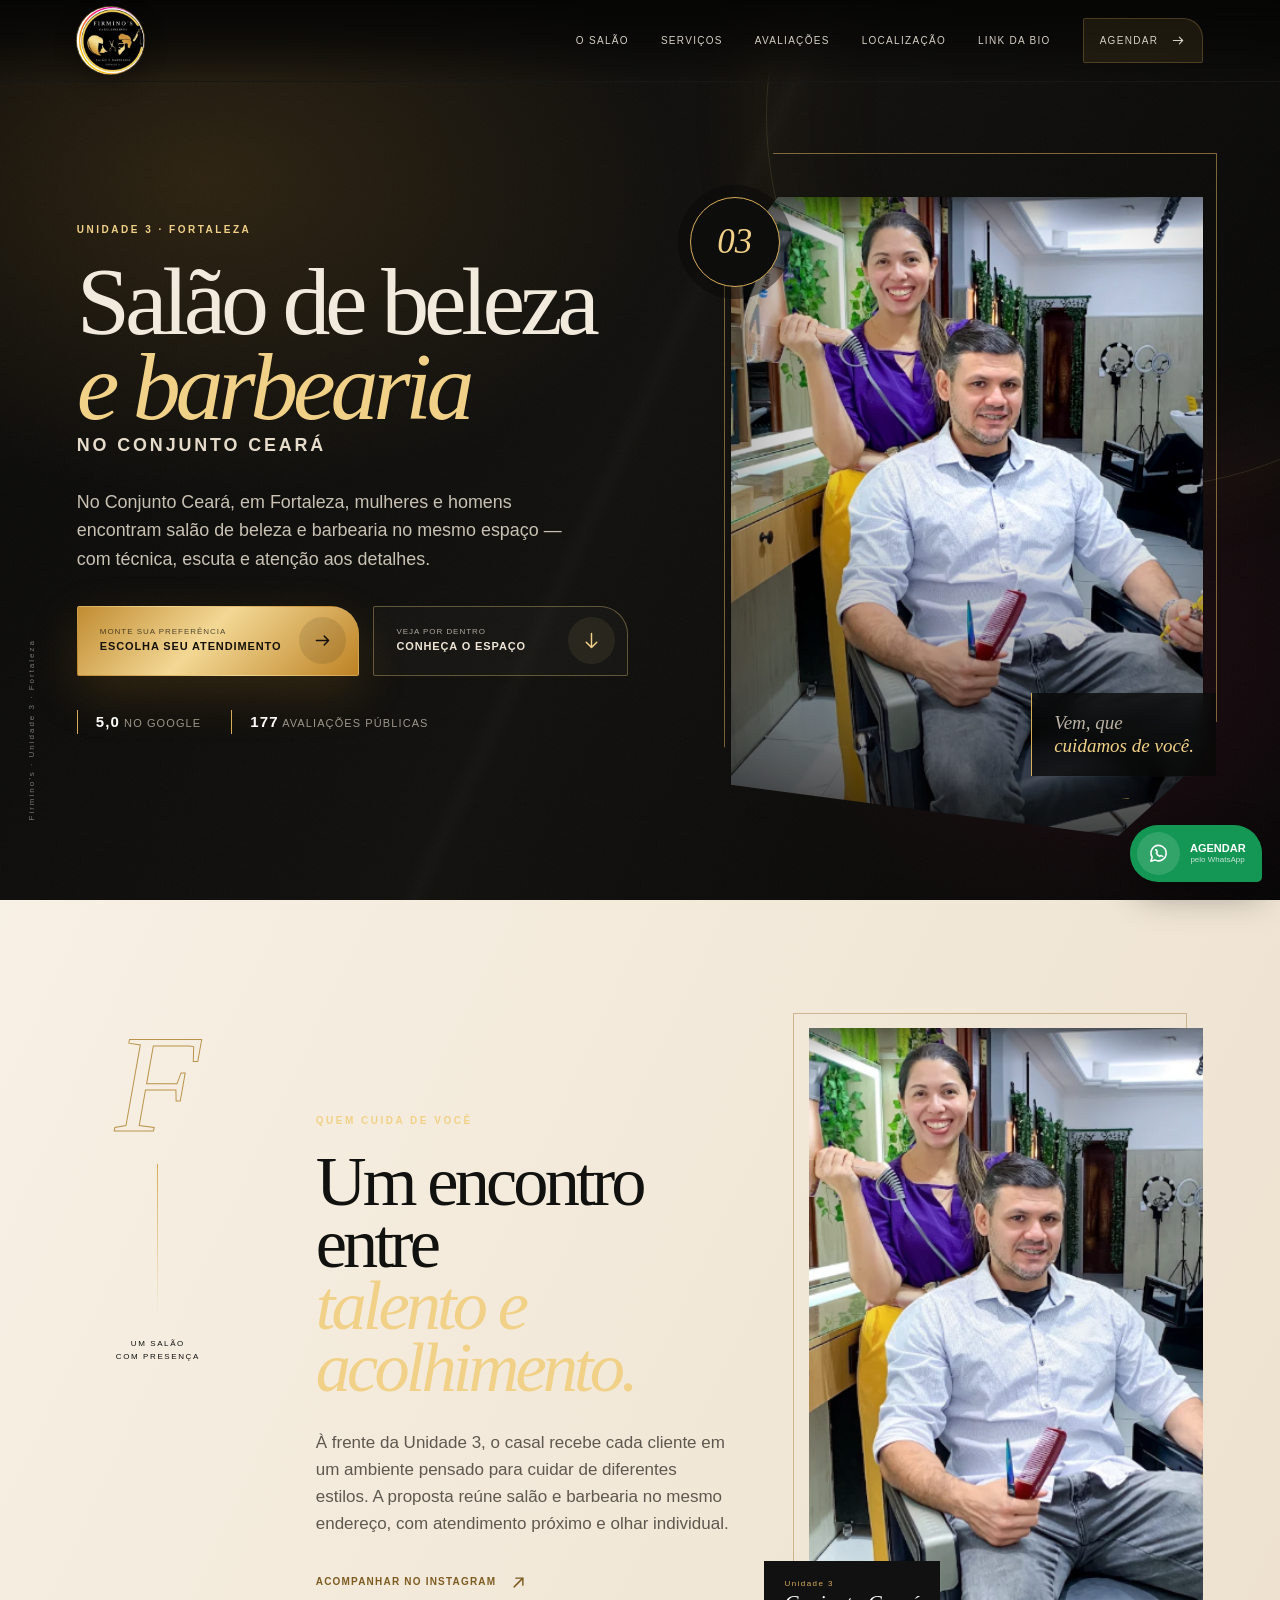
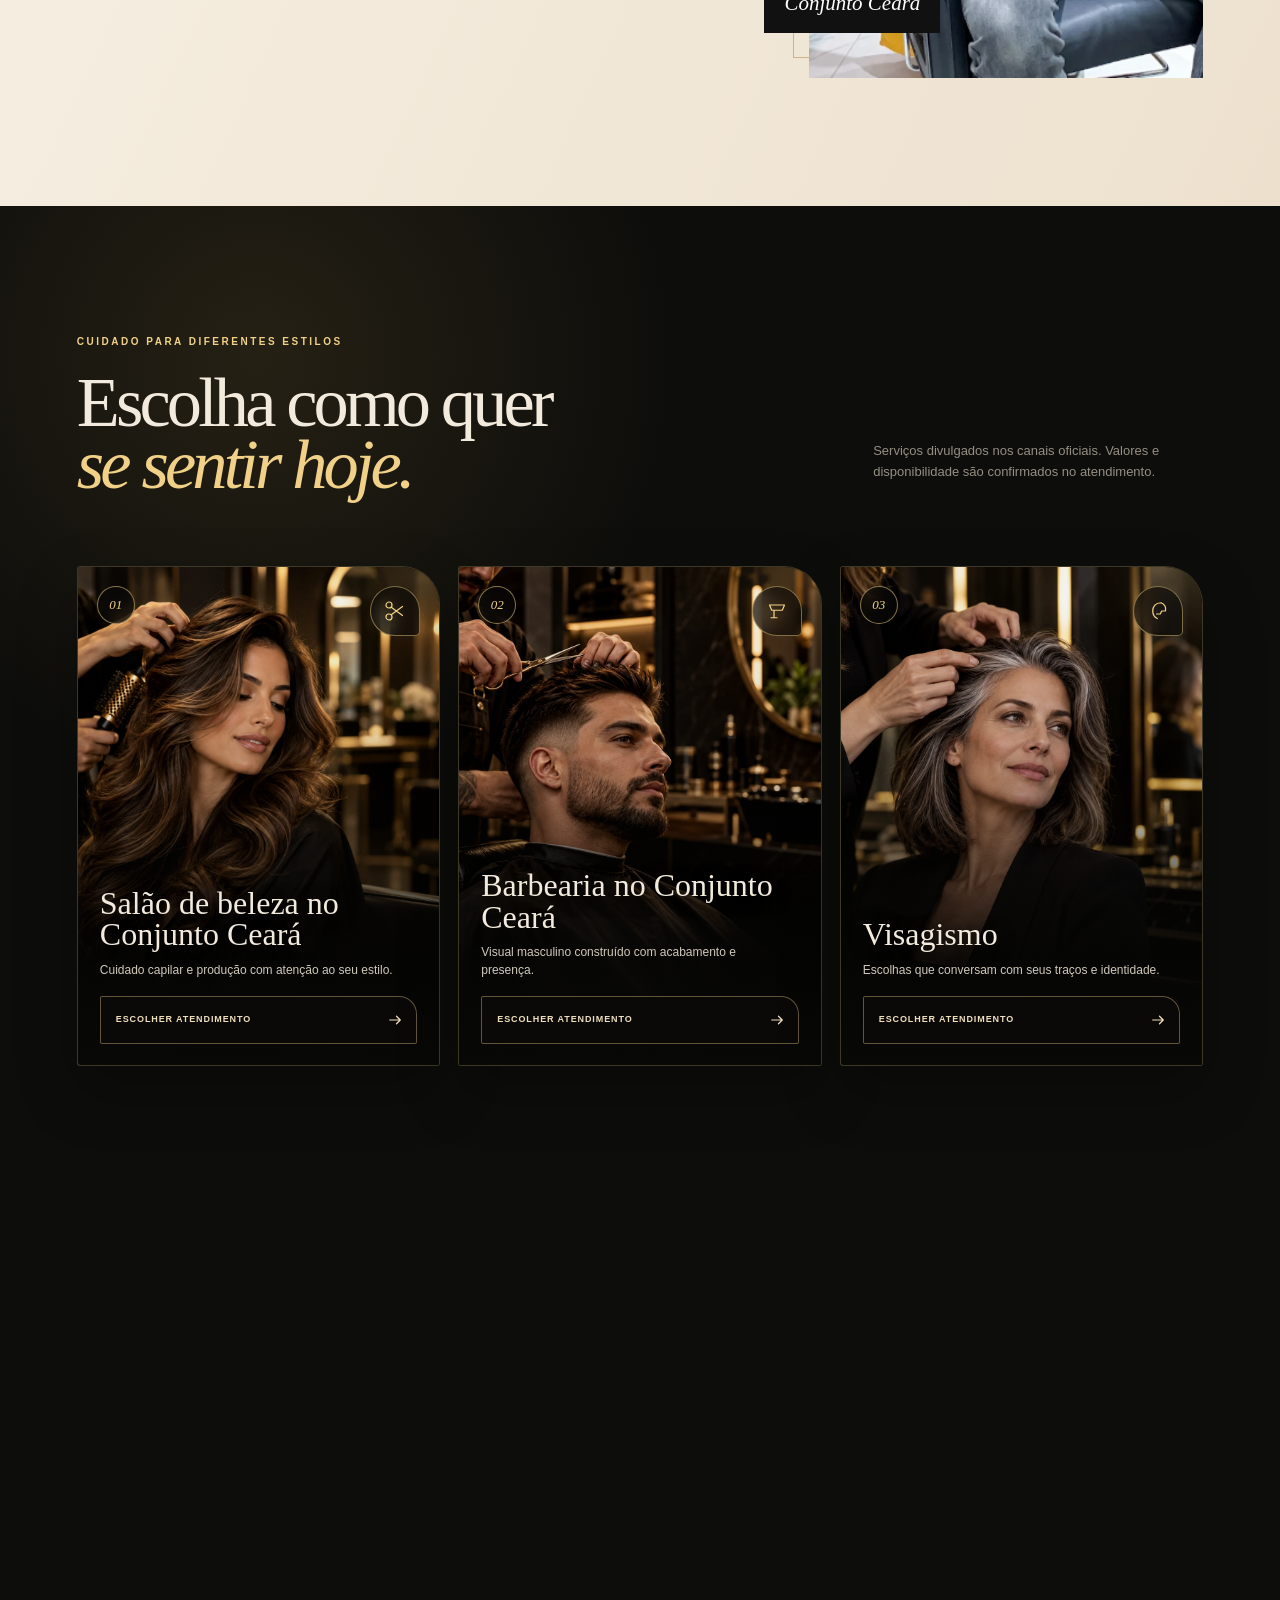
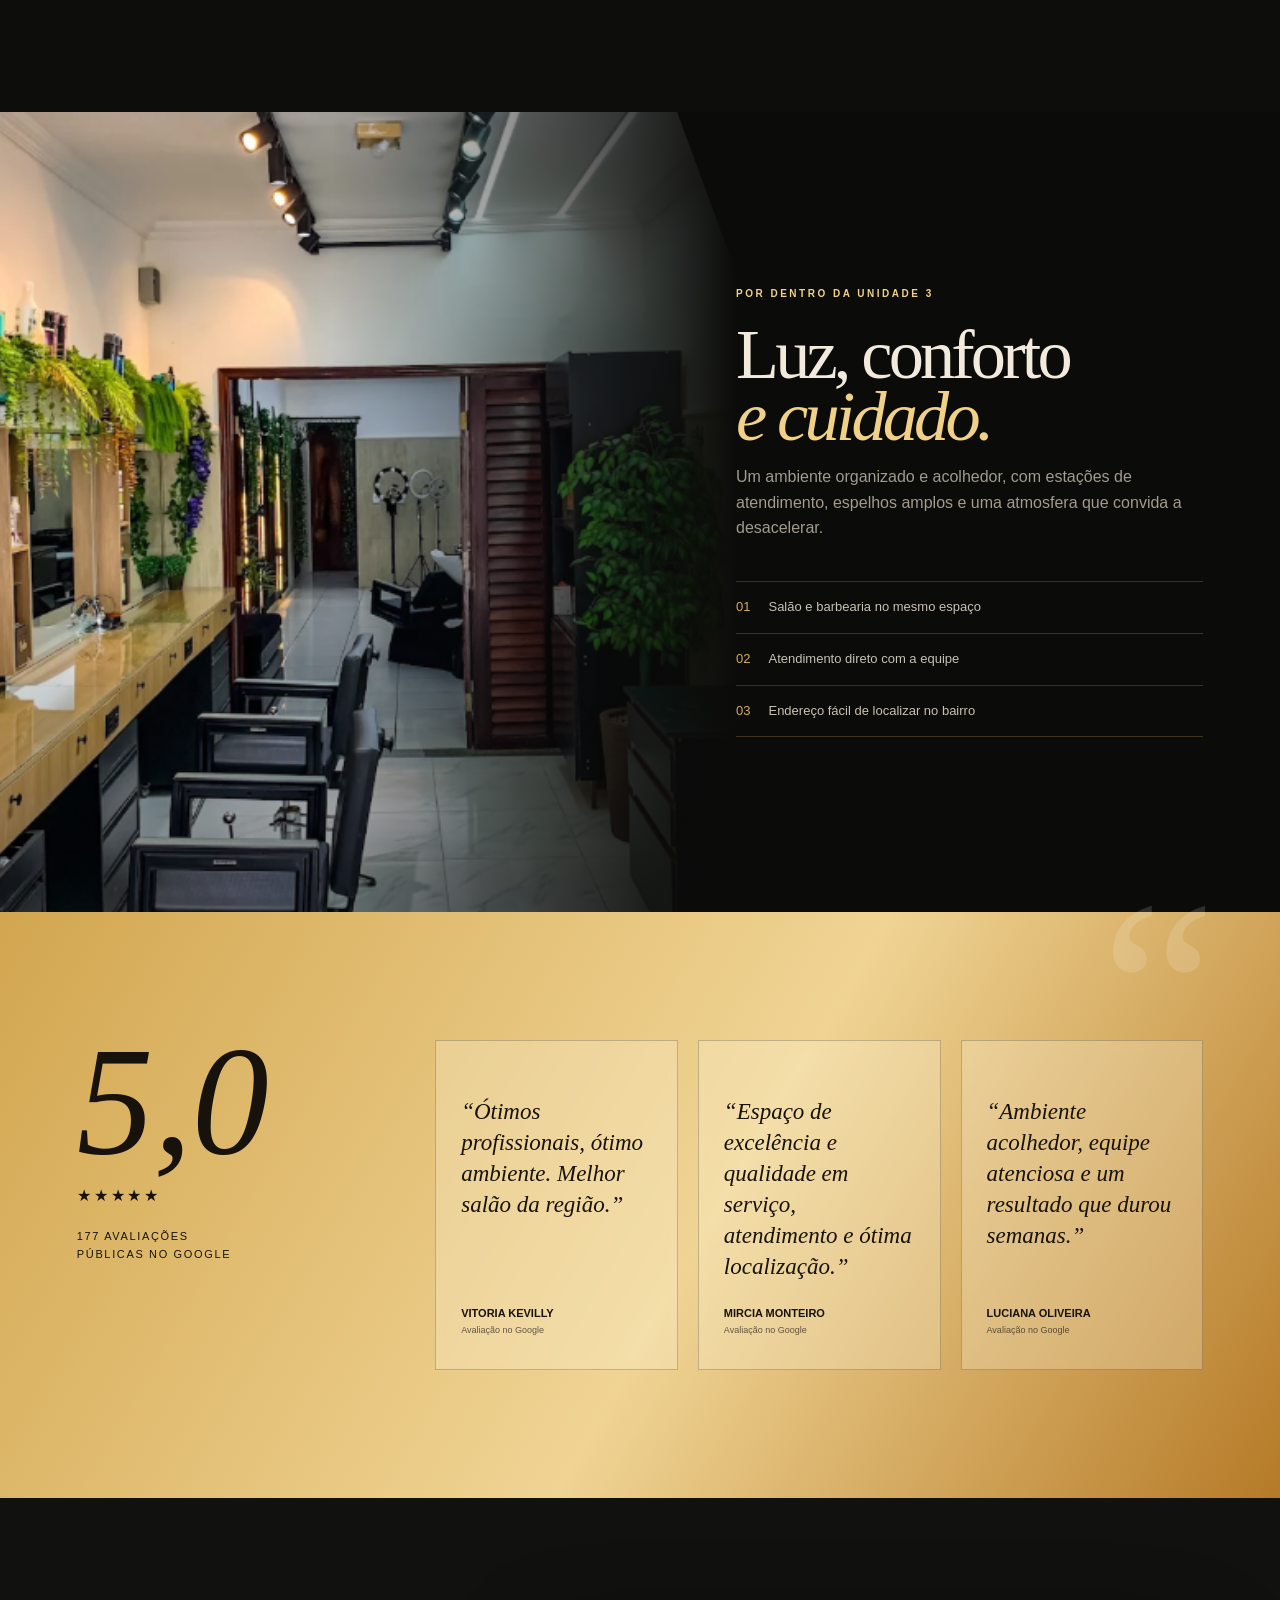
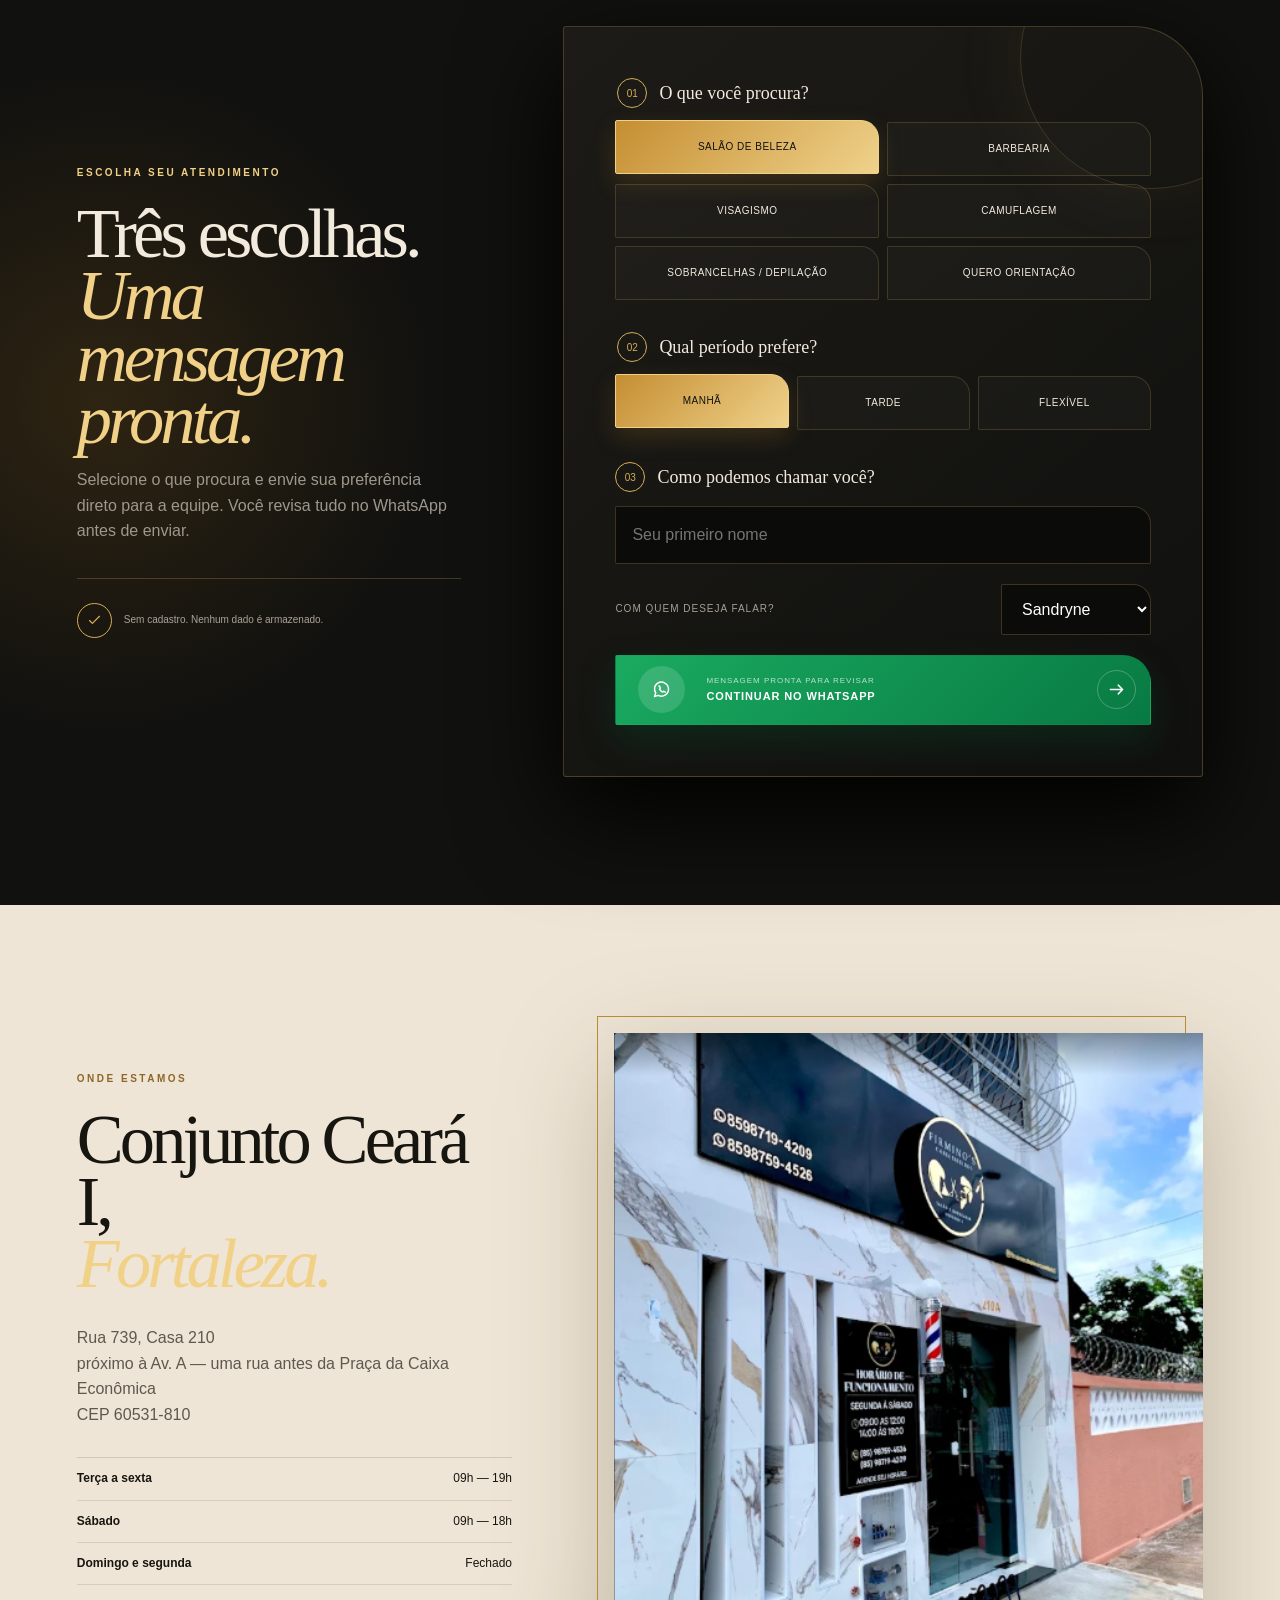
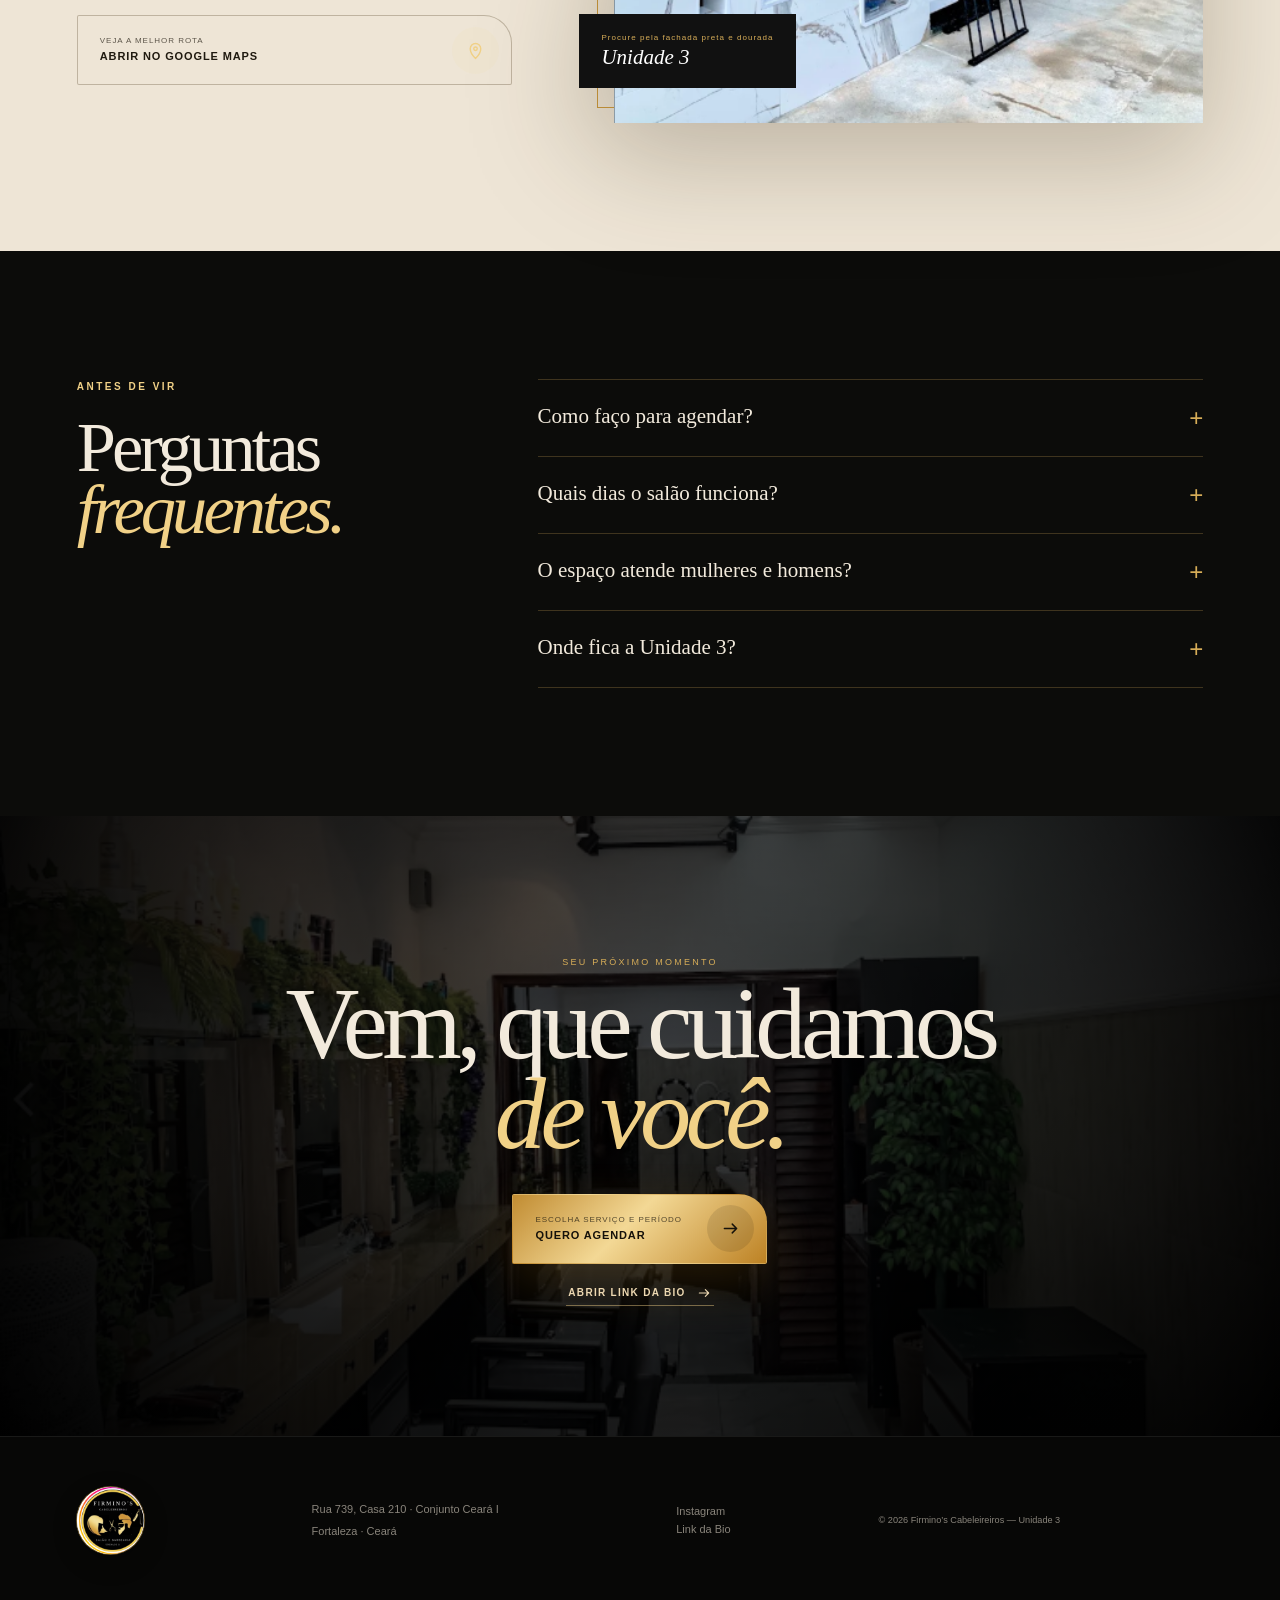
==== index.html @ 82c91172 "Publica previa Firmino's Unidade 3" ====
<!doctype html>
<html lang="pt-BR" class="no-js">
<head>
  <meta charset="utf-8"><meta name="viewport" content="width=device-width,initial-scale=1">
  <title>Salão de beleza e barbearia no Conjunto Ceará | Firmino’s Unidade 3</title>
  <meta name="description" content="Salão de beleza e barbearia no Conjunto Ceará, em Fortaleza. Conheça o Firmino’s Unidade 3, seus serviços confirmados e agende pelo WhatsApp.">
  <meta name="robots" content="noindex,nofollow"><meta name="theme-color" content="#080807">
  <meta property="og:title" content="Salão de beleza e barbearia no Conjunto Ceará | Firmino’s"><meta property="og:description" content="Salão e barbearia em Fortaleza, no Conjunto Ceará. Conheça a Unidade 3 e agende seu atendimento."><meta property="og:type" content="website"><meta property="og:locale" content="pt_BR"><meta property="og:image" content="assets/casal.png">
  <meta name="twitter:card" content="summary_large_image"><meta name="twitter:title" content="Salão de beleza e barbearia no Conjunto Ceará"><meta name="twitter:description" content="Firmino’s Unidade 3: salão e barbearia em Fortaleza, com agendamento pelo WhatsApp."><meta name="twitter:image" content="assets/casal.png">
  <link rel="canonical" href="https://exemplo-invalido.local/"><link rel="icon" href="data:,"> <link rel="stylesheet" href="styles.css">
  <script type="application/ld+json">{"@context":"https://schema.org","@type":"HairSalon","name":"Firminos Cabeleireiros - Unidade 3","description":"Salão de beleza e barbearia no Conjunto Ceará, em Fortaleza.","telephone":"+55 85 98719-4209","address":{"@type":"PostalAddress","streetAddress":"Rua 739, Casa 210","addressLocality":"Fortaleza","addressRegion":"CE","postalCode":"60531-810","addressCountry":"BR"},"openingHoursSpecification":[{"@type":"OpeningHoursSpecification","dayOfWeek":["Tuesday","Wednesday","Thursday","Friday"],"opens":"09:00","closes":"19:00"},{"@type":"OpeningHoursSpecification","dayOfWeek":"Saturday","opens":"09:00","closes":"18:00"}],"aggregateRating":{"@type":"AggregateRating","ratingValue":"5.0","reviewCount":"177","bestRating":"5"},"sameAs":["https://www.instagram.com/firminoscabeleireirosunidade3/"],"hasOfferCatalog":{"@type":"OfferCatalog","name":"Serviços confirmados","itemListElement":[{"@type":"Offer","itemOffered":{"@type":"Service","name":"Salão de beleza"}},{"@type":"Offer","itemOffered":{"@type":"Service","name":"Barbearia"}},{"@type":"Offer","itemOffered":{"@type":"Service","name":"Visagismo"}},{"@type":"Offer","itemOffered":{"@type":"Service","name":"Camuflagem de brancos"}},{"@type":"Offer","itemOffered":{"@type":"Service","name":"Design de sobrancelhas"}},{"@type":"Offer","itemOffered":{"@type":"Service","name":"Depilação"}}]}}</script>
  <script>document.documentElement.classList.replace('no-js','js')</script>
</head>
<body>
  <a class="skip" href="#conteudo">Ir para o conteúdo</a>
  <header class="topbar">
    <a class="brand" href="#inicio" aria-label="Firmino’s, início"><img src="assets/logo.png" alt="Firmino’s Cabeleireiros, Salão e Barbearia, Unidade 3"></a>
    <button class="nav-toggle" type="button" aria-expanded="false" aria-controls="menu"><span></span><span></span><i>Menu</i></button>
    <nav id="menu" class="nav" aria-label="Navegação principal"><a href="#historia">O salão</a><a href="#servicos">Serviços</a><a href="#avaliacoes">Avaliações</a><a href="#localizacao">Localização</a><a href="bio.html">Link da Bio</a><a class="nav-cta" href="#atendimento">Agendar <svg class="icon"><use href="#i-arrow"></use></svg></a></nav>
  </header>
  <main id="conteudo">
    <section id="inicio" class="hero section-anchor">
      <div class="hero-orbit" aria-hidden="true"></div><p class="hero-side" aria-hidden="true">Firmino’s · Unidade 3 · Fortaleza</p>
      <div class="hero-copy reveal"><p class="eyebrow">UNIDADE 3 · FORTALEZA</p><h1>Salão de beleza<br><em>e barbearia</em><small>no Conjunto Ceará</small></h1><p class="hero-lead">No Conjunto Ceará, em Fortaleza, mulheres e homens encontram salão de beleza e barbearia no mesmo espaço — com técnica, escuta e atenção aos detalhes.</p>
        <div class="hero-actions"><a class="btn btn-gold" href="#atendimento"><span><small>Monte sua preferência</small><b>Escolha seu atendimento</b></span><i><svg class="icon"><use href="#i-arrow"></use></svg></i></a><a class="btn btn-line" href="#experiencia"><span><small>Veja por dentro</small><b>Conheça o espaço</b></span><i><svg class="icon"><use href="#i-down"></use></svg></i></a></div>
        <div class="hero-proof"><span><b>5,0</b> no Google</span><span><b>177</b> avaliações públicas</span></div>
      </div>
      <div class="hero-visual reveal" data-delay="1"><div class="photo-frame"><img src="assets/casal.png" alt="Profissionais do salão de beleza e barbearia Firmino Unidade 3 no Conjunto Ceará, em Fortaleza"></div><div class="gold-thread"></div><p>Vem, que<br><strong>cuidamos de você.</strong></p><span class="unit">03</span></div>
    </section>

    <section id="historia" class="story section-pad section-anchor">
      <div class="story-mark reveal"><span>F</span><i></i><small>UM SALÃO<br>COM PRESENÇA</small></div>
      <div class="story-copy reveal"><p class="eyebrow">QUEM CUIDA DE VOCÊ</p><h2>Um encontro entre<br><em>talento e acolhimento.</em></h2><p>À frente da Unidade 3, o casal recebe cada cliente em um ambiente pensado para cuidar de diferentes estilos. A proposta reúne salão e barbearia no mesmo endereço, com atendimento próximo e olhar individual.</p><a class="text-link" href="https://www.instagram.com/firminoscabeleireirosunidade3/" target="_blank" rel="noopener">Acompanhar no Instagram <svg class="icon"><use href="#i-external"></use></svg></a></div>
      <figure class="story-photo reveal" data-delay="1"><img src="assets/casal.png" alt="Casal de profissionais do salão Firmino Unidade 3, em Fortaleza"><figcaption><span>Unidade 3</span><b>Conjunto Ceará</b></figcaption></figure>
    </section>

    <section id="servicos" class="services section-pad section-anchor">
      <header class="section-head reveal"><p class="eyebrow">CUIDADO PARA DIFERENTES ESTILOS</p><h2>Escolha como quer<br><em>se sentir hoje.</em></h2><p>Serviços divulgados nos canais oficiais. Valores e disponibilidade são confirmados no atendimento.</p></header>
      <div class="service-grid">
        <a class="service reveal" href="#atendimento" data-service="Salão de beleza"><span class="service-photo"><img src="assets/service-salao.webp" alt="Imagem ilustrativa de cuidado capilar em salão premium" loading="lazy"></span><span class="service-number">01</span><svg class="service-icon"><use href="#i-scissors"></use></svg><div class="service-copy"><h3>Salão de beleza no Conjunto Ceará</h3><p>Cuidado capilar e produção com atenção ao seu estilo.</p><span class="service-cta">Escolher atendimento <svg class="icon"><use href="#i-arrow"></use></svg></span></div></a>
        <a class="service reveal" href="#atendimento" data-service="Barbearia"><span class="service-photo"><img src="assets/service-barbearia.webp" alt="Imagem ilustrativa de corte masculino em barbearia premium" loading="lazy"></span><span class="service-number">02</span><svg class="service-icon"><use href="#i-razor"></use></svg><div class="service-copy"><h3>Barbearia no Conjunto Ceará</h3><p>Visual masculino construído com acabamento e presença.</p><span class="service-cta">Escolher atendimento <svg class="icon"><use href="#i-arrow"></use></svg></span></div></a>
        <a class="service reveal" href="#atendimento" data-service="Visagismo"><span class="service-photo"><img src="assets/service-visagismo.webp" alt="Imagem ilustrativa de consulta de visagismo" loading="lazy"></span><span class="service-number">03</span><svg class="service-icon"><use href="#i-profile"></use></svg><div class="service-copy"><h3>Visagismo</h3><p>Escolhas que conversam com seus traços e identidade.</p><span class="service-cta">Escolher atendimento <svg class="icon"><use href="#i-arrow"></use></svg></span></div></a>
        <a class="service reveal" href="#atendimento" data-service="Camuflagem de brancos"><span class="service-photo"><img src="assets/service-camuflagem.webp" alt="Imagem ilustrativa de aplicação profissional para camuflagem de cabelos brancos" loading="lazy"></span><span class="service-number">04</span><svg class="service-icon"><use href="#i-strand"></use></svg><div class="service-copy"><h3>Camuflagem de brancos</h3><p>Técnica especializada divulgada pelo salão.</p><span class="service-cta">Escolher atendimento <svg class="icon"><use href="#i-arrow"></use></svg></span></div></a>
        <a class="service reveal" href="#atendimento" data-service="Sobrancelhas ou depilação"><span class="service-photo"><img src="assets/service-sobrancelhas.webp" alt="Imagem ilustrativa de design de sobrancelhas" loading="lazy"></span><span class="service-number">05</span><svg class="service-icon"><use href="#i-brow"></use></svg><div class="service-copy"><h3>Design de sobrancelhas</h3><p>Contorno e cuidado para valorizar sua expressão.</p><span class="service-cta">Escolher atendimento <svg class="icon"><use href="#i-arrow"></use></svg></span></div></a>
        <a class="service reveal" href="#atendimento" data-service="Sobrancelhas ou depilação"><span class="service-photo"><img src="assets/service-depilacao.webp" alt="Imagem ilustrativa de depilação feminina nas pernas em salão elegante" loading="lazy"></span><span class="service-number">06</span><svg class="service-icon"><use href="#i-spark"></use></svg><div class="service-copy"><h3>Depilação</h3><p>Mais uma opção para completar seu momento de cuidado.</p><span class="service-cta">Escolher atendimento <svg class="icon"><use href="#i-arrow"></use></svg></span></div></a>
      </div>
    </section>

    <section id="experiencia" class="experience section-anchor">
      <div class="experience-image"><img src="assets/interior.png" alt="Interior do salão de beleza e barbearia Firmino no Conjunto Ceará"></div>
      <div class="experience-copy reveal"><p class="eyebrow">POR DENTRO DA UNIDADE 3</p><h2>Luz, conforto<br><em>e cuidado.</em></h2><p>Um ambiente organizado e acolhedor, com estações de atendimento, espelhos amplos e uma atmosfera que convida a desacelerar.</p><ul><li><span>01</span> Salão e barbearia no mesmo espaço</li><li><span>02</span> Atendimento direto com a equipe</li><li><span>03</span> Endereço fácil de localizar no bairro</li></ul></div>
    </section>

    <section id="avaliacoes" class="reviews section-pad section-anchor">
      <div class="rating reveal"><strong>5,0</strong><span>★★★★★</span><p>177 avaliações<br>públicas no Google</p></div>
      <div class="quotes">
        <blockquote class="reveal"><p>“Ótimos profissionais, ótimo ambiente. Melhor salão da região.”</p><footer><b>Vitoria Kevilly</b><span>Avaliação no Google</span></footer></blockquote>
        <blockquote class="reveal" data-delay="1"><p>“Espaço de excelência e qualidade em serviço, atendimento e ótima localização.”</p><footer><b>Mircia Monteiro</b><span>Avaliação no Google</span></footer></blockquote>
        <blockquote class="reveal" data-delay="2"><p>“Ambiente acolhedor, equipe atenciosa e um resultado que durou semanas.”</p><footer><b>Luciana Oliveira</b><span>Avaliação no Google</span></footer></blockquote>
      </div>
    </section>

    <section id="atendimento" class="booking section-pad section-anchor">
      <div class="booking-intro reveal"><p class="eyebrow">ESCOLHA SEU ATENDIMENTO</p><h2>Três escolhas.<br><em>Uma mensagem pronta.</em></h2><p>Selecione o que procura e envie sua preferência direto para a equipe. Você revisa tudo no WhatsApp antes de enviar.</p><div class="secure"><svg class="icon"><use href="#i-check"></use></svg><span>Sem cadastro. Nenhum dado é armazenado.</span></div></div>
      <form id="booking-form" class="booking-form reveal">
        <fieldset><legend><b>01</b><span>O que você procura?</span></legend><div class="choice-grid services-choice">
          <label><input type="radio" name="service" value="Salão de beleza" checked><span>Salão de beleza</span></label><label><input type="radio" name="service" value="Barbearia"><span>Barbearia</span></label><label><input type="radio" name="service" value="Visagismo"><span>Visagismo</span></label><label><input type="radio" name="service" value="Camuflagem de brancos"><span>Camuflagem</span></label><label><input type="radio" name="service" value="Sobrancelhas ou depilação"><span>Sobrancelhas / depilação</span></label><label><input type="radio" name="service" value="Quero orientação"><span>Quero orientação</span></label>
        </div></fieldset>
        <fieldset><legend><b>02</b><span>Qual período prefere?</span></legend><div class="choice-grid period-choice"><label><input type="radio" name="period" value="manhã" checked><span>Manhã</span></label><label><input type="radio" name="period" value="tarde"><span>Tarde</span></label><label><input type="radio" name="period" value="sou flexível"><span>Flexível</span></label></div></fieldset>
        <label class="name-field"><span><b>03</b> Como podemos chamar você?</span><input name="name" autocomplete="name" placeholder="Seu primeiro nome"></label>
        <label class="contact-select"><span>Com quem deseja falar?</span><select name="contact"><option value="5585987194209">Sandryne</option><option value="5585987594526">Paulo</option></select></label>
        <a id="booking-submit" class="btn btn-whatsapp" href="https://wa.me/5585987194209" target="_blank" rel="noopener"><i><svg class="icon"><use href="#i-whatsapp"></use></svg></i><span><small>Mensagem pronta para revisar</small><b>Continuar no WhatsApp</b></span><em><svg class="icon"><use href="#i-arrow"></use></svg></em></a>
      </form>
    </section>

    <section id="localizacao" class="location section-pad section-anchor">
      <div class="location-copy reveal"><p class="eyebrow">ONDE ESTAMOS</p><h2>Conjunto Ceará I,<br><em>Fortaleza.</em></h2><address>Rua 739, Casa 210<br>próximo à Av. A — uma rua antes da Praça da Caixa Econômica<br>CEP 60531-810</address><div class="hours"><p><b>Terça a sexta</b><span>09h — 19h</span></p><p><b>Sábado</b><span>09h — 18h</span></p><p><b>Domingo e segunda</b><span>Fechado</span></p></div><a class="btn btn-line light" href="https://maps.app.goo.gl/kkp55RGtiyt9dPtYA" target="_blank" rel="noopener"><span><small>Veja a melhor rota</small><b>Abrir no Google Maps</b></span><i><svg class="icon"><use href="#i-pin"></use></svg></i></a></div>
      <figure class="facade reveal"><img src="assets/fachada.png" alt="Fachada do salão e barbearia Firmino no Conjunto Ceará em Fortaleza"><figcaption><span>Procure pela fachada preta e dourada</span><b>Unidade 3</b></figcaption></figure>
    </section>

    <section class="faq section-pad section-anchor" id="duvidas"><header class="section-head reveal"><p class="eyebrow">ANTES DE VIR</p><h2>Perguntas<br><em>frequentes.</em></h2></header><div class="accordion">
      <details class="reveal"><summary>Como faço para agendar?<span>+</span></summary><p>Monte sua preferência nesta página ou fale direto com Sandryne ou Paulo pelo WhatsApp. A equipe confirma as opções disponíveis.</p></details>
      <details class="reveal"><summary>Quais dias o salão funciona?<span>+</span></summary><p>De terça a sexta, das 9h às 19h; aos sábados, das 9h às 18h. Domingo e segunda-feira são fechados.</p></details>
      <details class="reveal"><summary>O espaço atende mulheres e homens?<span>+</span></summary><p>Sim. A Unidade 3 reúne salão de beleza e barbearia no mesmo endereço.</p></details>
      <details class="reveal"><summary>Onde fica a Unidade 3?<span>+</span></summary><p>Na Rua 739, Casa 210, no Conjunto Ceará I, em Fortaleza, próximo à Avenida A e uma rua antes da Praça da Caixa Econômica.</p></details>
    </div></section>
    <section class="closing reveal"><img src="assets/interior.png" alt=""><div><p>SEU PRÓXIMO MOMENTO</p><h2>Vem, que cuidamos<br><em>de você.</em></h2><div class="closing-actions"><a class="btn btn-gold" href="#atendimento"><span><small>Escolha serviço e período</small><b>Quero agendar</b></span><i><svg class="icon"><use href="#i-arrow"></use></svg></i></a><a class="closing-bio-link" href="bio.html">Abrir Link da Bio <svg class="icon"><use href="#i-arrow"></use></svg></a></div></div></section>
  </main>
  <footer class="site-footer"><a class="brand" href="#inicio"><img src="assets/logo.png" alt="Firmino’s"></a><div><p>Rua 739, Casa 210 · Conjunto Ceará I</p><p>Fortaleza · Ceará</p></div><div><a href="https://www.instagram.com/firminoscabeleireirosunidade3/" target="_blank" rel="noopener">Instagram</a><a href="bio.html">Link da Bio</a></div><small>© <span id="year"></span> Firmino’s Cabeleireiros — Unidade 3</small></footer>
  <a class="float-whatsapp" href="#atendimento"><svg class="icon"><use href="#i-whatsapp"></use></svg><span><b>Agendar</b><small>pelo WhatsApp</small></span></a>
  <svg class="svg-sprite" aria-hidden="true"><symbol id="i-arrow" viewBox="0 0 24 24"><path d="M5 12h14m-5-5 5 5-5 5"/></symbol><symbol id="i-down" viewBox="0 0 24 24"><path d="M12 4v16m-6-6 6 6 6-6"/></symbol><symbol id="i-external" viewBox="0 0 24 24"><path d="M7 17 17 7M9 7h8v8"/></symbol><symbol id="i-check" viewBox="0 0 24 24"><path d="m5 12 4 4L19 6"/></symbol><symbol id="i-pin" viewBox="0 0 24 24"><path d="M12 21s6-5.4 6-11a6 6 0 1 0-12 0c0 5.6 6 11 6 11Z"/><circle cx="12" cy="10" r="2"/></symbol><symbol id="i-whatsapp" viewBox="0 0 24 24"><path d="M7.6 4.8A8.1 8.1 0 0 1 20 11.7a8 8 0 0 1-11.8 7L4 20l1.4-4.1A8 8 0 0 1 7.6 4.8Z"/><path d="M9 8.2c.3-.2.6-.2.8.2l.8 1.8c.1.3.1.5-.2.8l-.6.6c.8 1.5 1.9 2.6 3.5 3.4l.6-.7c.2-.2.5-.3.8-.1l1.8.8"/></symbol><symbol id="i-scissors" viewBox="0 0 32 32"><circle cx="8" cy="8" r="4"/><circle cx="8" cy="24" r="4"/><path d="m11 11 15 11M11 21 26 10"/></symbol><symbol id="i-razor" viewBox="0 0 32 32"><path d="M6 8h20l-3 7H9L6 8Zm6 7v10m-4 0h8"/></symbol><symbol id="i-profile" viewBox="0 0 32 32"><path d="M20 5c-7 0-11 5-11 11 0 4 2 8 6 10m5-21c5 2 7 6 6 11h-5l-2 4h-5"/></symbol><symbol id="i-strand" viewBox="0 0 32 32"><path d="M9 27c0-9 14-10 14-22M15 28c0-8 11-9 11-18M6 24c0-7 11-9 11-18"/></symbol><symbol id="i-brow" viewBox="0 0 32 32"><path d="M4 17c7-7 17-8 24-1-7-3-16-1-24 1Zm8 4c3 2 6 2 9 0"/></symbol><symbol id="i-spark" viewBox="0 0 32 32"><path d="M16 3c1 8 5 12 13 13-8 1-12 5-13 13-1-8-5-12-13-13 8-1 12-5 13-13Z"/></symbol></svg>
  <script src="script.js"></script>
</body></html>
---- styles.css ----
:root{--black:#080807;--ink:#11110f;--charcoal:#171714;--gold:#d7ad58;--gold2:#f1d187;--cream:#f2eadc;--paper:#fbf7ef;--muted:#a9a395;--green:#149654;--line:rgba(215,173,88,.25);--serif:Georgia,"Times New Roman",serif;--sans:"Segoe UI",Arial,sans-serif;--pad:clamp(22px,6vw,104px)}
*{box-sizing:border-box}html{scroll-behavior:smooth;scroll-padding-top:86px}body{margin:0;background:var(--black);color:var(--cream);font:16px/1.6 var(--sans);overflow-x:hidden}img{display:block;width:100%;height:100%;object-fit:cover}a{color:inherit;text-decoration:none}button,input,select{font:inherit}.skip{position:fixed;left:12px;top:-90px;z-index:100;background:var(--gold);color:#000;padding:10px 16px}.skip:focus{top:12px}.svg-sprite{position:absolute;width:0;height:0;overflow:hidden}.icon,.service-icon{fill:none;stroke:currentColor;stroke-width:1.65;stroke-linecap:round;stroke-linejoin:round}.icon{width:21px;height:21px}.section-anchor{scroll-margin-top:84px}.section-pad{padding:clamp(82px,10vw,150px) var(--pad)}.eyebrow{margin:0 0 22px;color:var(--gold2);font-size:10px;font-weight:700;letter-spacing:.25em}.reveal{opacity:1;transform:none}.js .reveal{opacity:0;transform:translateY(24px);transition:opacity .75s ease,transform .75s cubic-bezier(.2,.7,.2,1)}.js .reveal.visible{opacity:1;transform:none}.js .reveal[data-delay="1"]{transition-delay:.12s}.js .reveal[data-delay="2"]{transition-delay:.22s}
.topbar{height:82px;padding:0 var(--pad);display:flex;align-items:center;justify-content:space-between;position:fixed;z-index:60;inset:0 0 auto;background:linear-gradient(180deg,rgba(5,5,4,.94),rgba(5,5,4,.62),transparent);border-bottom:1px solid rgba(255,255,255,.07);backdrop-filter:blur(12px)}.brand img{width:67px;height:67px;border-radius:50%;object-fit:contain}.nav{display:flex;align-items:center;gap:clamp(20px,2.5vw,42px)}.nav>a{font-size:10px;letter-spacing:.13em;text-transform:uppercase;color:#d6d0c4}.nav>a:hover{color:var(--gold2)}.nav-cta{display:flex;align-items:center;gap:12px;padding:11px 16px!important;border:1px solid var(--line);border-radius:2px 20px 2px 2px;background:rgba(215,173,88,.1)}.nav-cta .icon{width:16px}.nav-toggle{display:none;background:none;border:0;color:#fff}
.hero{min-height:900px;height:100svh;max-height:1020px;position:relative;display:grid;grid-template-columns:1.02fr .98fr;align-items:center;padding:120px var(--pad) 64px;isolation:isolate;overflow:hidden;background:radial-gradient(ellipse at 16% 20%,rgba(197,141,51,.18),transparent 31%),radial-gradient(circle at 86% 72%,rgba(128,24,61,.18),transparent 25%),linear-gradient(116deg,#090908 0,#11100d 50%,#050505 100%)}.hero:before{content:"";position:absolute;inset:0;z-index:-2;opacity:.23;background-image:linear-gradient(115deg,transparent 0 48%,rgba(255,255,255,.07) 49%,transparent 50%),url("data:image/svg+xml,%3Csvg xmlns='http://www.w3.org/2000/svg' width='120' height='120'%3E%3Cfilter id='n'%3E%3CfeTurbulence type='fractalNoise' baseFrequency='.8' numOctaves='3' stitchTiles='stitch'/%3E%3C/filter%3E%3Crect width='100%25' height='100%25' filter='url(%23n)' opacity='.16'/%3E%3C/svg%3E")}.hero:after{content:"";position:absolute;z-index:-1;width:58vw;height:58vw;right:-18vw;top:-20vw;border-radius:50%;border:1px solid rgba(241,209,135,.14);box-shadow:inset 0 0 140px rgba(215,173,88,.06),0 0 90px rgba(199,140,40,.08)}.hero-copy{position:relative;z-index:3;max-width:650px}.hero h1,.story h2,.section-head h2,.experience h2,.booking h2,.location h2,.faq h2,.closing h2{margin:0;font:400 clamp(58px,7.5vw,116px)/.88 var(--serif);letter-spacing:-.055em}.hero h1 em,.story h2 em,.section-head h2 em,.experience h2 em,.booking h2 em,.location h2 em,.faq h2 em,.closing h2 em{color:var(--gold2);font-weight:400}.hero-lead{max-width:520px;margin:32px 0;color:#c8c1b4;font-size:clamp(16px,1.4vw,20px)}.hero-actions{display:flex;gap:14px;flex-wrap:wrap}.btn{position:relative;display:grid;grid-template-columns:minmax(0,1fr) 48px;align-items:center;gap:18px;min-height:70px;min-width:255px;padding:10px 11px 10px 22px;border-radius:2px 28px 2px 2px;border:1px solid transparent;overflow:hidden;transition:.25s transform,.25s box-shadow,.25s border}.btn:before{content:"";position:absolute;inset:0;background:linear-gradient(105deg,transparent 20%,rgba(255,255,255,.18),transparent 70%);transform:translateX(-110%);transition:transform .5s}.btn:hover{transform:translateY(-3px)}.btn:hover:before{transform:translateX(110%)}.btn:active{transform:translateY(0) scale(.985)}.btn span{display:flex;flex-direction:column}.btn small{font-size:8px;letter-spacing:.12em;text-transform:uppercase;opacity:.7}.btn b{font-size:11px;text-transform:uppercase;letter-spacing:.08em}.btn i,.btn>em{width:47px;height:47px;border-radius:50%;display:grid;place-items:center;font-style:normal}.btn-gold{color:#15110a;background:linear-gradient(135deg,#c18c32 0,#f3d895 45%,#bd8224 100%);box-shadow:0 18px 50px rgba(190,130,31,.2)}.btn-gold i{background:rgba(0,0,0,.1)}.btn-line{color:#eee5d7;border-color:rgba(241,209,135,.34);background:rgba(255,255,255,.025)}.btn-line i{background:rgba(241,209,135,.08);color:var(--gold2)}.hero-proof{display:flex;gap:30px;margin-top:34px;color:#9d978d;font-size:11px;text-transform:uppercase;letter-spacing:.1em}.hero-proof span{padding-left:18px;border-left:1px solid var(--gold)}.hero-proof b{color:#fff;font-size:15px}.hero-visual{height:min(74vh,760px);position:relative;margin-left:3vw;align-self:end}.photo-frame{position:absolute;inset:4% 0 0 8%;clip-path:polygon(10% 0,100% 0,100% 88%,82% 100%,0 92%,0 10%);filter:drop-shadow(0 40px 80px #000)}.photo-frame:after{content:"";position:absolute;inset:0;background:linear-gradient(180deg,transparent 50%,rgba(5,5,5,.72)),linear-gradient(100deg,rgba(8,8,7,.25),transparent 45%);box-shadow:inset 0 0 90px rgba(0,0,0,.25)}.photo-frame img{object-position:center 40%;filter:saturate(.9) contrast(1.05)}.gold-thread{position:absolute;inset:0 1% 3% 3%;border:1px solid rgba(234,191,103,.5);clip-path:polygon(10% 0,100% 0,100% 88%,82% 100%,0 92%,0 10%);transform:translate(19px,-17px)}.hero-visual>p{position:absolute;z-index:4;right:-1vw;bottom:9%;margin:0;padding:18px 22px;color:#b9b1a3;font:italic 19px/1.25 var(--serif);background:rgba(8,8,7,.76);backdrop-filter:blur(8px);border-left:1px solid var(--gold)}.hero-visual>p strong{color:var(--gold2);font-weight:400}.unit{position:absolute;z-index:4;left:0;top:4%;width:90px;height:90px;display:grid;place-items:center;border-radius:50%;background:#0d0d0b;color:var(--gold2);border:1px solid var(--gold);font:italic 35px var(--serif);box-shadow:0 0 0 12px rgba(8,8,7,.45)}.hero-side{position:absolute;left:18px;bottom:80px;writing-mode:vertical-rl;transform:rotate(180deg);font-size:8px;letter-spacing:.25em;color:#777}
.story{display:grid;grid-template-columns:.35fr .9fr .85fr;gap:clamp(35px,6vw,100px);align-items:center;background:linear-gradient(115deg,#f7f0e4,#ede1ce);color:var(--ink)}.story-mark{align-self:start;display:flex;flex-direction:column;align-items:center}.story-mark>span{font:italic 140px/.8 var(--serif);color:transparent;-webkit-text-stroke:1px #b9934b}.story-mark i{height:150px;width:1px;background:linear-gradient(var(--gold),transparent);margin:24px 0}.story-mark small{font-size:8px;letter-spacing:.2em;text-align:center}.story h2,.section-head h2,.experience h2,.booking h2,.location h2,.faq h2{font-size:clamp(48px,5.5vw,82px)}.story-copy>p:not(.eyebrow){max-width:600px;color:#5f584e;margin:30px 0;font-size:17px}.text-link{display:inline-flex;gap:12px;align-items:center;color:#7d5b21;text-transform:uppercase;font-size:10px;font-weight:700;letter-spacing:.12em}.text-link:hover .icon{transform:translate(3px,-3px)}.text-link .icon{transition:.2s}.story-photo{position:relative;height:650px;margin:0}.story-photo:before{content:"";position:absolute;inset:-15px 16px 20px -16px;border:1px solid rgba(151,103,32,.4)}.story-photo img{position:relative;object-position:center 34%;filter:saturate(.85)}.story-photo figcaption{position:absolute;left:-45px;bottom:45px;padding:17px 20px;background:#111;color:#fff}.story-photo figcaption span,.story-photo figcaption b{display:block}.story-photo figcaption span{font-size:8px;color:var(--gold);letter-spacing:.18em}.story-photo figcaption b{font:italic 21px var(--serif)}
.services{position:relative;background:radial-gradient(circle at 20% 10%,rgba(215,173,88,.12),transparent 25%),#0d0d0b}.section-head{display:grid;grid-template-columns:1fr auto;align-items:end;margin-bottom:70px}.section-head .eyebrow{grid-column:1/-1}.section-head>p:last-child{max-width:330px;color:#958f84;font-size:13px}.service-grid{display:grid;grid-template-columns:repeat(2,minmax(0,1fr));gap:14px}.service{min-height:190px;display:grid;grid-template-columns:34px 64px minmax(0,1fr) 44px;align-items:center;gap:20px;padding:28px;border:1px solid rgba(215,173,88,.17);background:linear-gradient(130deg,rgba(255,255,255,.045),rgba(255,255,255,.008));position:relative;overflow:hidden;transition:.3s}.service:before{content:"";position:absolute;width:180px;height:180px;right:-100px;top:-100px;border-radius:50%;background:radial-gradient(circle,#bd8335 0,transparent 66%);opacity:.14;transition:.3s}.service:hover{transform:translateY(-5px);border-color:rgba(241,209,135,.55);box-shadow:0 25px 55px rgba(0,0,0,.32)}.service:hover:before{transform:scale(1.4)}.service>span{align-self:start;color:#8b7957;font:14px var(--serif)}.service-icon{width:54px;height:54px;padding:13px;border:1px solid var(--line);border-radius:50% 50% 5px 50%;color:var(--gold2)}.service h3{margin:0;font:400 clamp(25px,2.5vw,38px)/1 var(--serif)}.service p{margin:12px 0 0;color:#989186;font-size:13px}.service>i{width:43px;height:43px;display:grid;place-items:center;border:1px solid var(--line);border-radius:50%;color:var(--gold);transition:.25s}.service:hover>i{background:var(--gold);color:#111;transform:translateX(3px)}
.experience{min-height:800px;display:grid;grid-template-columns:1.15fr .85fr;background:#0b0b09}.experience-image{min-height:680px;position:relative;clip-path:polygon(0 0,92% 0,100% 20%,100% 100%,0 100%)}.experience-image:after{content:"";position:absolute;inset:0;background:linear-gradient(90deg,transparent 45%,#0b0b09 100%),linear-gradient(0deg,rgba(0,0,0,.45),transparent 45%)}.experience-image img{object-position:52% center}.experience-copy{align-self:center;padding:70px var(--pad) 70px 5vw;margin-left:-5vw;position:relative;z-index:2}.experience-copy>p:not(.eyebrow){color:#a29b8e;max-width:500px}.experience ul{list-style:none;padding:0;margin:40px 0 0;border-top:1px solid var(--line)}.experience li{display:flex;gap:18px;padding:15px 0;border-bottom:1px solid var(--line);color:#c8c1b5;font-size:13px}.experience li span{color:var(--gold)}
.reviews{display:grid;grid-template-columns:.5fr 1.5fr;gap:8vw;background:linear-gradient(120deg,#d2a650,#f0d494 55%,#b57a27);color:#17120b;position:relative}.reviews:before{content:"“";position:absolute;right:5vw;top:-70px;font:260px var(--serif);color:rgba(255,255,255,.15)}.rating strong{display:block;font:italic clamp(90px,12vw,180px)/.8 var(--serif)}.rating>span{display:block;letter-spacing:.18em;margin:20px 0}.rating p{font-size:11px;text-transform:uppercase;letter-spacing:.15em}.quotes{display:grid;grid-template-columns:repeat(3,1fr);gap:20px}.quotes blockquote{margin:0;padding:32px 25px;min-height:280px;display:flex;flex-direction:column;justify-content:space-between;border:1px solid rgba(0,0,0,.2);background:rgba(255,250,230,.25);backdrop-filter:blur(4px)}.quotes blockquote p{font:italic 23px/1.35 var(--serif)}.quotes footer{display:flex;flex-direction:column}.quotes footer b{font-size:11px;text-transform:uppercase}.quotes footer span{font-size:9px;opacity:.65}
.booking{display:grid;grid-template-columns:.75fr 1.25fr;gap:8vw;background:radial-gradient(circle at 8% 50%,rgba(190,129,33,.17),transparent 26%),#11110f}.booking-intro{align-self:center}.booking-intro>p:not(.eyebrow){color:#9e988c;max-width:480px}.secure{display:flex;align-items:center;gap:12px;margin-top:34px;padding-top:24px;border-top:1px solid var(--line);font-size:10px;color:#aaa397}.secure .icon{width:35px;height:35px;padding:8px;border:1px solid var(--gold);border-radius:50%;color:var(--gold)}.booking-form{padding:clamp(24px,4vw,55px);border:1px solid var(--line);border-radius:3px 70px 3px 3px;background:linear-gradient(140deg,#1c1b17,#10100e);box-shadow:0 35px 100px #000;position:relative;overflow:hidden}.booking-form:before{content:"";position:absolute;right:-80px;top:-100px;width:260px;height:260px;border-radius:50%;border:1px solid rgba(215,173,88,.2);box-shadow:0 0 80px rgba(215,173,88,.07)}fieldset{border:0;margin:0 0 32px;padding:0}legend,.name-field>span{display:flex;align-items:center;gap:12px;margin-bottom:14px;font:18px var(--serif)}legend b,.name-field b{width:30px;height:30px;display:grid;place-items:center;border:1px solid var(--gold);border-radius:50%;font:10px var(--sans);color:var(--gold)}.choice-grid{display:grid;gap:8px}.services-choice{grid-template-columns:repeat(2,1fr)}.period-choice{grid-template-columns:repeat(3,1fr)}.choice-grid input{position:absolute;opacity:0}.choice-grid span{min-height:54px;display:grid;place-items:center;padding:10px;border:1px solid rgba(215,173,88,.2);border-radius:2px 18px 2px 2px;background:rgba(255,255,255,.025);font-size:10px;text-transform:uppercase;letter-spacing:.05em;text-align:center;cursor:pointer;transition:.2s}.choice-grid input:checked+span{background:linear-gradient(135deg,#c58e32,#efd28b);color:#111;border-color:var(--gold2);box-shadow:0 9px 25px rgba(196,138,44,.2);transform:translateY(-2px)}.name-field{display:block}.name-field input,.contact-select select{width:100%;border:1px solid var(--line);background:#0b0b09;color:#fff;padding:15px 16px;border-radius:2px 18px 2px 2px;outline:none}.name-field input:focus,.contact-select select:focus{border-color:var(--gold);box-shadow:0 0 0 4px rgba(215,173,88,.1)}.contact-select{display:grid;grid-template-columns:1fr 150px;align-items:center;gap:15px;margin:20px 0}.contact-select>span{font-size:10px;text-transform:uppercase;letter-spacing:.1em;color:#a69f93}.btn-whatsapp{width:100%;grid-template-columns:50px minmax(0,1fr) 42px;background:linear-gradient(135deg,#1aaa60,#087a43);color:#fff;box-shadow:0 15px 35px rgba(4,105,56,.25)}.btn-whatsapp>i{background:rgba(255,255,255,.14)}.btn-whatsapp>em{width:39px;height:39px;border:1px solid rgba(255,255,255,.25)}
.location{display:grid;grid-template-columns:.85fr 1.15fr;gap:8vw;align-items:center;background:#eee5d6;color:#171510}.location .eyebrow{color:#8c6727}.location address{font-style:normal;color:#5e584e;margin:30px 0}.hours{border-top:1px solid rgba(80,60,20,.18);margin:30px 0}.hours p{display:flex;justify-content:space-between;margin:0;padding:11px 0;border-bottom:1px solid rgba(80,60,20,.14);font-size:12px}.hours b{font-weight:600}.light{color:#201a10;border-color:rgba(70,50,18,.28)}.facade{height:690px;position:relative;margin:0;filter:drop-shadow(0 35px 55px rgba(40,28,5,.25))}.facade:before{content:"";position:absolute;inset:-17px 17px 15px -17px;border:1px solid #b98b37}.facade img{position:relative;object-position:center 48%}.facade figcaption{position:absolute;left:-35px;bottom:35px;background:#111;color:#fff;padding:18px 22px}.facade figcaption span,.facade figcaption b{display:block}.facade figcaption span{font-size:8px;letter-spacing:.13em;color:var(--gold)}.facade figcaption b{font:italic 21px var(--serif)}
.faq{display:grid;grid-template-columns:.7fr 1.3fr;gap:8vw;background:#0c0c0a}.faq .section-head{display:block;margin:0}.accordion details{border-top:1px solid var(--line)}.accordion details:last-child{border-bottom:1px solid var(--line)}summary{list-style:none;cursor:pointer;padding:24px 0;display:flex;justify-content:space-between;gap:20px;font:21px var(--serif)}summary::-webkit-details-marker{display:none}summary span{color:var(--gold);font:24px var(--sans);transition:.2s}details[open] summary span{transform:rotate(45deg)}details p{margin:0 50px 24px 0;color:#9d978b;font-size:14px}.closing{min-height:620px;position:relative;display:grid;place-items:center;text-align:center;overflow:hidden}.closing:after{content:"";position:absolute;inset:0;background:linear-gradient(rgba(0,0,0,.62),rgba(0,0,0,.78)),radial-gradient(circle at 50% 40%,transparent,#000)}.closing>img{position:absolute;inset:0;filter:saturate(.5);object-position:center}.closing>div{position:relative;z-index:2}.closing p{font-size:9px;letter-spacing:.25em;color:var(--gold)}.closing h2{font-size:clamp(58px,8vw,110px);margin-bottom:35px}.closing .btn{margin:auto;text-align:left}.site-footer{display:grid;grid-template-columns:.6fr 1fr .5fr 1fr;gap:40px;align-items:center;padding:50px var(--pad);background:#070706;border-top:1px solid rgba(255,255,255,.07);font-size:11px;color:#89847b}.site-footer div{display:flex;flex-direction:column}.site-footer p{margin:2px 0}.site-footer a:hover{color:var(--gold)}.float-whatsapp{position:fixed;z-index:55;right:18px;bottom:18px;display:grid;grid-template-columns:43px auto;align-items:center;gap:10px;padding:7px 16px 7px 7px;border-radius:28px 28px 5px 28px;background:var(--green);color:#fff;box-shadow:0 13px 35px rgba(0,0,0,.35)}.float-whatsapp>.icon{width:43px;height:43px;padding:10px;border-radius:50%;background:rgba(255,255,255,.13)}.float-whatsapp span{display:flex;flex-direction:column;line-height:1.2}.float-whatsapp b{font-size:11px;text-transform:uppercase}.float-whatsapp small{font-size:8px;opacity:.75}
/* Bio: preserva a experiência compacta aprovada do modelo */
.bio-page{min-height:100svh;padding:14px;background:radial-gradient(circle at 15% 0,rgba(215,173,88,.24),transparent 28%),linear-gradient(145deg,#171713,#050504)}.bio-shell{width:min(100%,500px);min-height:calc(100svh - 28px);margin:auto;padding:18px 20px 13px;position:relative;overflow:hidden;border:1px solid rgba(215,173,88,.5);border-radius:3px 46px 3px 3px;background:linear-gradient(155deg,#f9f3e8,#e7d9c5);color:#1a1711;box-shadow:0 25px 80px #000}.bio-shell:before{content:"";position:absolute;right:-90px;top:-70px;width:210px;height:210px;border-radius:50%;border:1px solid rgba(154,107,28,.25)}.bio-hero{height:235px;position:relative;margin:-18px -20px 10px;overflow:hidden}.bio-couple{object-position:center 31%}.bio-shade{position:absolute;inset:0;background:linear-gradient(180deg,rgba(5,5,4,.08),rgba(5,5,4,.78) 75%,#17130d)}.bio-logo{position:absolute;top:13px;left:16px;width:60px;height:60px;border-radius:50%;object-fit:contain;box-shadow:0 4px 18px #000}.bio-copy{position:absolute;left:18px;right:18px;bottom:14px;color:#fff}.bio-copy p{margin:0 0 4px;font-size:7px;font-weight:700;letter-spacing:.2em;color:var(--gold2)}.bio-copy h1{margin:0;font:400 32px/.9 var(--serif);letter-spacing:-.04em}.bio-copy h1 em{color:var(--gold2);font-weight:400}.bio-copy>span{display:flex;align-items:center;gap:6px;margin-top:8px;font-size:7px;text-transform:uppercase;letter-spacing:.1em}.bio-copy>span i{width:6px;height:6px;border-radius:50%;background:#25b86a;box-shadow:0 0 0 4px rgba(37,184,106,.17)}.bio-actions{display:grid;gap:8px}.bio-actions>a,.bio-grid>a{min-height:62px;display:grid;align-items:center;border:1px solid rgba(75,54,20,.18);border-radius:2px 20px 2px 2px;background:rgba(255,255,255,.58);box-shadow:4px 5px 0 rgba(60,38,7,.05);transition:.2s}.bio-actions>a:hover,.bio-grid>a:hover{transform:translateY(-2px);box-shadow:7px 9px 18px rgba(60,38,7,.13)}.bio-main,.bio-wide{grid-template-columns:45px minmax(0,1fr) 30px;gap:11px;padding:9px 11px}.bio-main{min-height:72px!important;color:#fff!important;background:linear-gradient(135deg,#18a45c,#087b43)!important;border-color:#22aa65!important}.bio-actions b{width:42px;height:42px;display:grid;place-items:center;border:1px solid rgba(138,97,31,.3);border-radius:50% 50% 5px 50%;font:18px var(--serif);color:#9d6f20}.bio-main b{color:#fff;border-color:rgba(255,255,255,.28)}.bio-actions span{display:flex;flex-direction:column;min-width:0}.bio-actions small{font-size:7px;font-weight:700;letter-spacing:.14em;color:#9b702d}.bio-main small{color:#cdf4dc}.bio-actions strong{font-size:11px;line-height:1.2}.bio-actions>a>i{width:28px;height:28px;display:grid;place-items:center;border:1px solid currentColor;border-radius:50%;color:#a87b2e}.bio-main>i{color:#fff}.bio-actions .icon{width:19px;height:19px}.bio-actions>a>i .icon{width:14px;height:14px}.bio-grid{display:grid;grid-template-columns:1fr 1fr;gap:8px}.bio-grid>a{min-height:82px;padding:9px;position:relative;grid-template-columns:40px 1fr;grid-template-rows:40px auto}.bio-grid>a>b{width:40px;height:40px}.bio-grid>a>span{grid-column:1/-1}.bio-grid>a:first-child{background:linear-gradient(145deg,#fff5ee,#ead0d0)}.bio-grid>a:last-child{background:#171511;color:#fff}.bio-grid>a:last-child small{color:var(--gold2)}.bio-site{background:#c99a45!important;color:#17120a}.bio-bottom{display:flex;align-items:center;justify-content:center;gap:8px;margin-top:9px;font-size:7px;text-transform:uppercase;letter-spacing:.08em;color:#796f60}.bio-bottom i{width:3px;height:3px;border-radius:50%;background:#bd8b36}
@media(max-width:980px){.hero{grid-template-columns:1fr 1fr}.hero h1{font-size:74px}.story{grid-template-columns:.8fr 1fr}.story-mark{display:none}.story-photo{height:560px}.reviews{grid-template-columns:1fr}.quotes{gap:10px}.booking{gap:4vw}.site-footer{grid-template-columns:1fr 1fr}}
@media(max-width:760px){body:not(.bio-page){padding-bottom:72px}.section-pad{padding:78px 20px}.topbar{height:72px;padding:0 18px;background:rgba(6,6,5,.92)}.brand img{width:56px;height:56px}.nav-toggle{display:flex;align-items:center;gap:6px;flex-direction:column}.nav-toggle span{display:block;width:25px;height:1px;background:var(--gold)}.nav-toggle i{font-style:normal;font-size:7px;letter-spacing:.18em}.nav{display:none;position:absolute;top:72px;left:0;right:0;padding:28px 20px;background:#0a0a09;border-bottom:1px solid var(--line);flex-direction:column;align-items:stretch}.nav.is-open{display:flex}.nav>a{font-size:12px}.no-js .nav{display:flex;position:static;flex-wrap:wrap;padding:5px}.hero{height:auto;min-height:0;max-height:none;display:flex;flex-direction:column;padding:118px 20px 45px}.hero-copy{order:1}.hero h1{font-size:clamp(54px,16vw,72px)}.hero-lead{font-size:15px;margin:22px 0}.hero-actions{display:grid;grid-template-columns:1fr 1fr;gap:8px}.btn{min-width:0;width:100%;min-height:65px;padding:8px 8px 8px 13px;gap:7px;grid-template-columns:1fr 38px}.btn i,.btn>em{width:37px;height:37px}.btn small{font-size:6px}.btn b{font-size:9px}.hero-proof{gap:15px;margin-top:25px}.hero-visual{order:2;height:470px;width:100%;margin:35px 0 0}.photo-frame{inset:0 0 0 5%}.unit{width:65px;height:65px;font-size:25px}.hero-visual>p{right:-6px;bottom:4%;font-size:16px}.hero-side{display:none}.story{display:flex;flex-direction:column}.story-copy{order:1}.story-photo{order:2;width:100%;height:470px}.story-photo figcaption{left:-10px}.story h2,.section-head h2,.experience h2,.booking h2,.location h2,.faq h2{font-size:47px}.section-head{display:block;margin-bottom:40px}.section-head>p:last-child{margin-top:20px}.service-grid{grid-template-columns:1fr}.service{min-height:145px;grid-template-columns:25px 49px minmax(0,1fr) 34px;gap:10px;padding:20px 13px}.service-icon{width:48px;height:48px;padding:11px}.service h3{font-size:26px}.service p{font-size:11px;margin-top:7px}.service>i{width:34px;height:34px}.experience{display:flex;flex-direction:column}.experience-image{min-height:500px;clip-path:polygon(0 0,100% 0,100% 94%,80% 100%,0 96%)}.experience-image:after{background:linear-gradient(0deg,#0b0b09,transparent 55%)}.experience-copy{margin:-40px 0 0;padding:40px 20px 80px}.reviews{gap:45px}.rating strong{font-size:110px}.quotes{grid-template-columns:1fr}.quotes blockquote{min-height:210px}.booking{grid-template-columns:1fr;gap:40px}.booking-form{padding:25px 15px;border-radius:3px 42px 3px 3px}.services-choice{grid-template-columns:1fr 1fr}.contact-select{grid-template-columns:1fr 130px}.location{display:flex;flex-direction:column}.location-copy{width:100%}.facade{width:100%;height:540px}.facade figcaption{left:-8px}.faq{grid-template-columns:1fr;gap:40px}.closing{min-height:540px;padding:60px 20px}.closing h2{font-size:59px}.site-footer{grid-template-columns:1fr;gap:15px;padding:35px 20px}.float-whatsapp{left:12px;right:12px;bottom:9px;border-radius:4px 26px 4px 4px}.float-whatsapp span{align-items:flex-start}.bio-page{padding:0}.bio-shell{min-height:100svh;border:0;border-radius:0;padding:15px 18px 10px}.bio-hero{height:228px;margin:-15px -18px 9px}.bio-copy h1{font-size:31px}}
@media(max-width:380px){.hero-actions{grid-template-columns:1fr}.hero-visual{height:430px}.hero-proof{font-size:9px}.service p{display:none}.service{min-height:115px}.bio-shell{padding-left:14px;padding-right:14px}.bio-hero{height:215px;margin-left:-14px;margin-right:-14px}.bio-copy{left:14px}.bio-actions>a,.bio-grid>a{min-height:57px}.bio-grid>a{min-height:76px}.bio-main{min-height:68px!important}}
@media(prefers-reduced-motion:reduce){html{scroll-behavior:auto}*,*:before,*:after{animation-duration:.01ms!important;transition-duration:.01ms!important}.js .reveal{opacity:1;transform:none}}
a:focus-visible,button:focus-visible,input:focus-visible,select:focus-visible,summary:focus-visible{outline:3px solid #f1d187;outline-offset:4px}
.hero-orbit{position:absolute;inset:0;pointer-events:none}
.hero h1 small{display:block;margin-top:.34em;color:#e6dccb;font:600 clamp(15px,1.4vw,21px)/1.15 var(--sans);letter-spacing:.16em;text-transform:uppercase}
@media(max-width:760px){.hero h1 small{margin-top:.42em;font-size:12px;letter-spacing:.13em}}

/* Cards fotográficos premium de serviços */
.service-grid{grid-template-columns:repeat(3,minmax(0,1fr));gap:18px}
.service{display:block;min-height:500px;padding:0;border:1px solid rgba(241,209,135,.2);border-radius:3px 38px 3px 3px;background:#12110e;isolation:isolate;overflow:hidden;box-shadow:0 24px 60px rgba(0,0,0,.28);transition:transform .35s ease,border-color .35s ease,box-shadow .35s ease}
.service:before{content:"";position:absolute;z-index:2;width:70%;height:45%;right:-30%;top:-22%;border-radius:50%;background:radial-gradient(circle,rgba(241,209,135,.5),rgba(190,130,31,.08) 48%,transparent 70%);opacity:.38;transition:transform .45s ease}
.service:after{content:"";position:absolute;z-index:1;inset:0;background:linear-gradient(180deg,rgba(5,5,4,.05) 16%,rgba(5,5,4,.15) 42%,rgba(5,5,4,.94) 79%,#080807 100%)}
.service>.service-photo{position:absolute;z-index:0;inset:0;display:block;align-self:stretch;color:inherit;font:inherit}
.service-photo img{width:100%;height:100%;object-fit:cover;filter:saturate(.88) contrast(1.06);transition:transform .7s cubic-bezier(.2,.7,.2,1),filter .4s ease}
.service:hover{padding:0;transform:translateY(-7px);border-color:rgba(241,209,135,.62);box-shadow:0 36px 80px rgba(0,0,0,.42),0 0 38px rgba(190,130,31,.09)}
.service:hover:before{transform:scale(1.35)}.service:hover .service-photo img{transform:scale(1.045);filter:saturate(.98) contrast(1.08)}
.service>.service-number{position:absolute;z-index:3;left:19px;top:19px;display:grid;width:38px;height:38px;place-items:center;align-self:auto;border:1px solid rgba(241,209,135,.55);border-radius:50%;background:rgba(8,8,7,.66);color:var(--gold2);font:italic 13px var(--serif);backdrop-filter:blur(9px)}
.service>.service-icon{position:absolute;z-index:3;right:19px;top:19px;width:50px;height:50px;padding:12px;border-color:rgba(241,209,135,.48);background:rgba(8,8,7,.62);color:var(--gold2);backdrop-filter:blur(9px)}
.service>.service-copy{position:absolute;z-index:3;left:22px;right:22px;bottom:21px}
.service-copy h3{margin:0;max-width:92%;font:400 clamp(28px,2.5vw,39px)/.98 var(--serif);text-shadow:0 3px 18px #000}
.service-copy p{margin:11px 0 0;max-width:94%;color:#d0c8ba;font-size:12px;line-height:1.45}
.service-cta{display:flex!important;align-items:center!important;justify-content:space-between;width:100%;min-height:48px;margin-top:17px;padding:10px 12px 10px 15px;border:1px solid rgba(241,209,135,.38);border-radius:2px 18px 2px 2px;background:rgba(13,12,10,.72);color:#f0dfbd!important;font:700 9px/1 var(--sans)!important;letter-spacing:.1em;text-transform:uppercase;backdrop-filter:blur(10px);transition:background .25s ease,color .25s ease,border-color .25s ease}
.service-cta .icon{width:18px;height:18px}.service:hover .service-cta{background:linear-gradient(135deg,#c18c32,#f3d895);border-color:var(--gold2);color:#17110a!important}
.closing-actions{display:flex;flex-direction:column;align-items:center;gap:17px}.closing-actions .btn{margin:0}.closing-bio-link{display:inline-flex;align-items:center;gap:10px;color:#f1dfbd;font-size:10px;font-weight:700;letter-spacing:.13em;text-transform:uppercase;border-bottom:1px solid rgba(241,209,135,.45);padding:4px 2px}.closing-bio-link .icon{width:16px;height:16px}.closing-bio-link:hover{color:var(--gold2)}
@media(max-width:1100px){.service-grid{grid-template-columns:repeat(2,minmax(0,1fr))}}
@media(max-width:760px){.service-grid{grid-template-columns:1fr;gap:14px}.service{display:block;min-height:440px;padding:0}.service:hover{padding:0}.service-copy h3{font-size:31px}.service-copy p{display:block;font-size:11px}.service>.service-copy{left:18px;right:18px;bottom:18px}}
@media(max-width:380px){.service{min-height:405px}.service-copy p{display:block}.service-copy h3{font-size:28px}}

/* Enquadramento fiel da marca circular */
.brand{display:grid;place-items:center;width:67px;height:67px;overflow:hidden;border-radius:50%;background:#fff;box-shadow:0 0 0 1px rgba(215,173,88,.5),0 8px 24px rgba(0,0,0,.3)}
.brand img{width:100%;height:100%;object-fit:cover;object-position:center;transform:scale(1.2);border-radius:50%}
@media(max-width:760px){.brand{width:56px;height:56px}.brand img{width:100%;height:100%}}
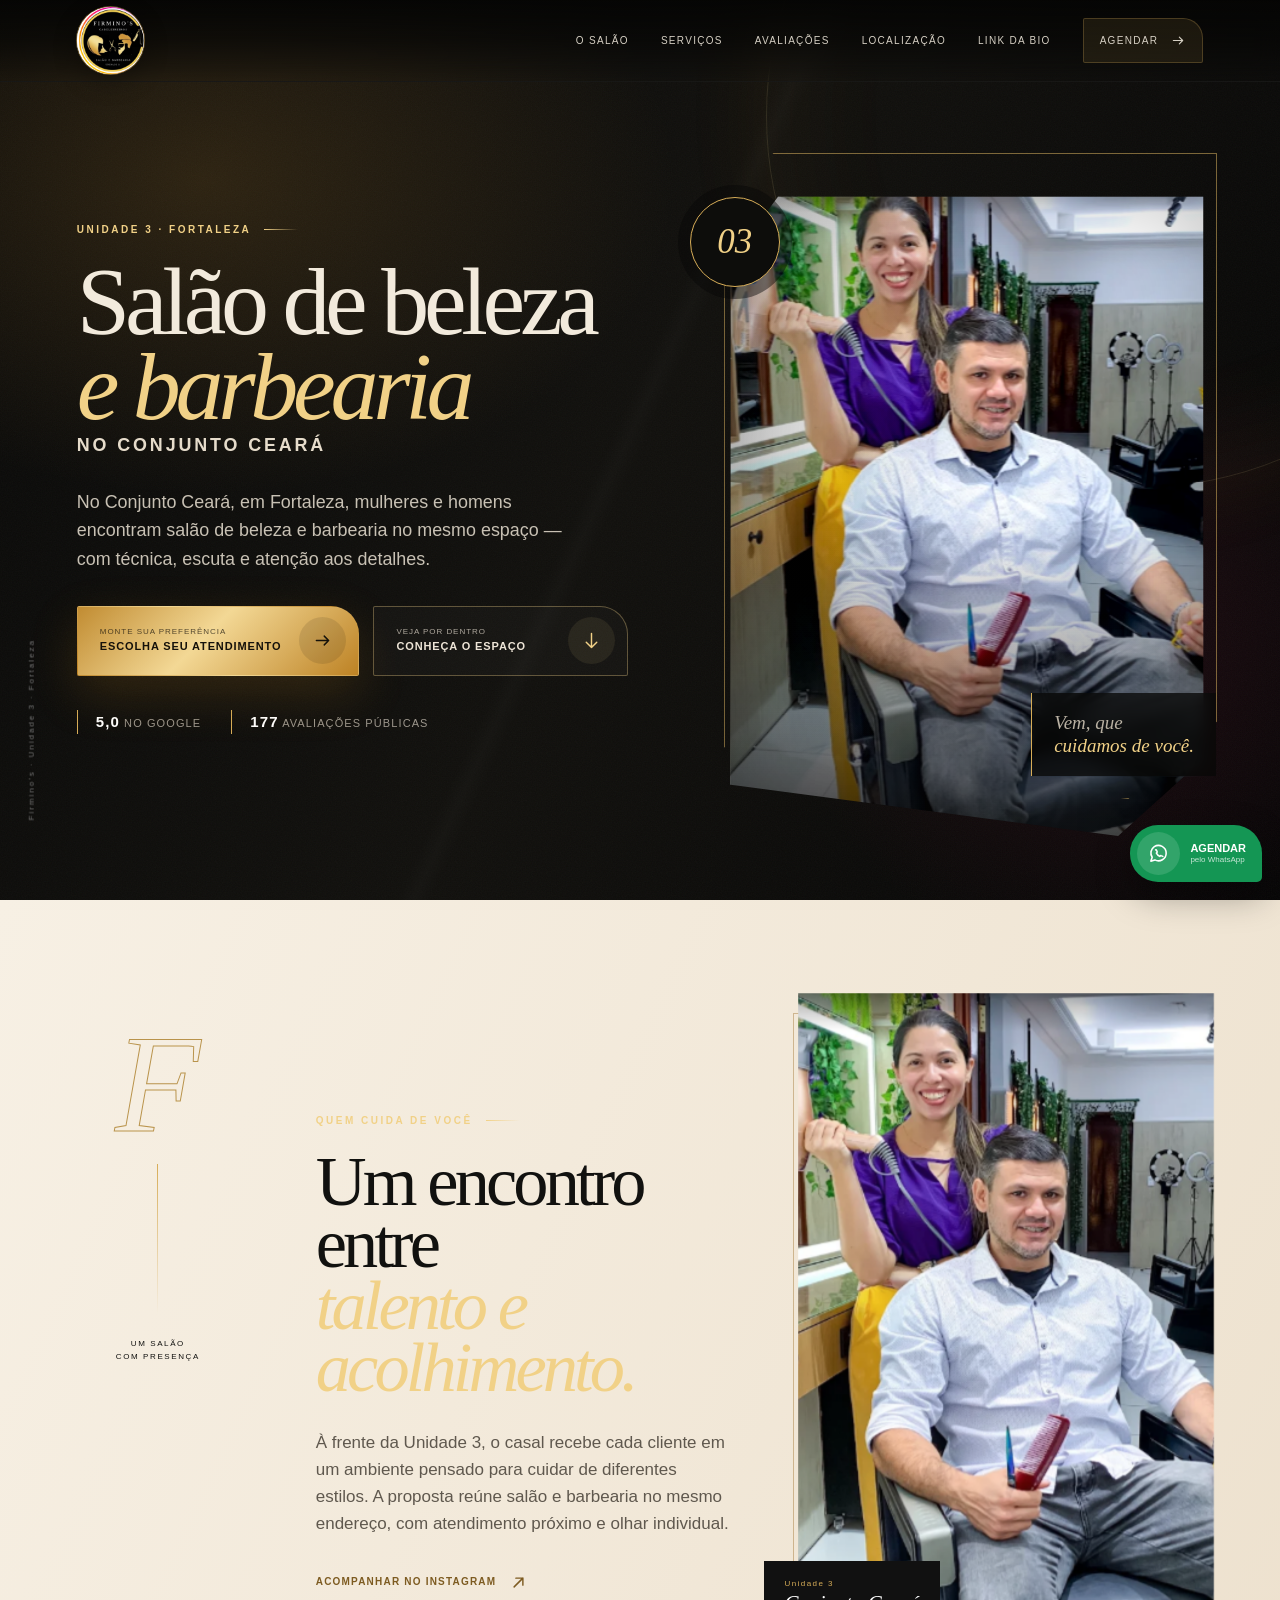
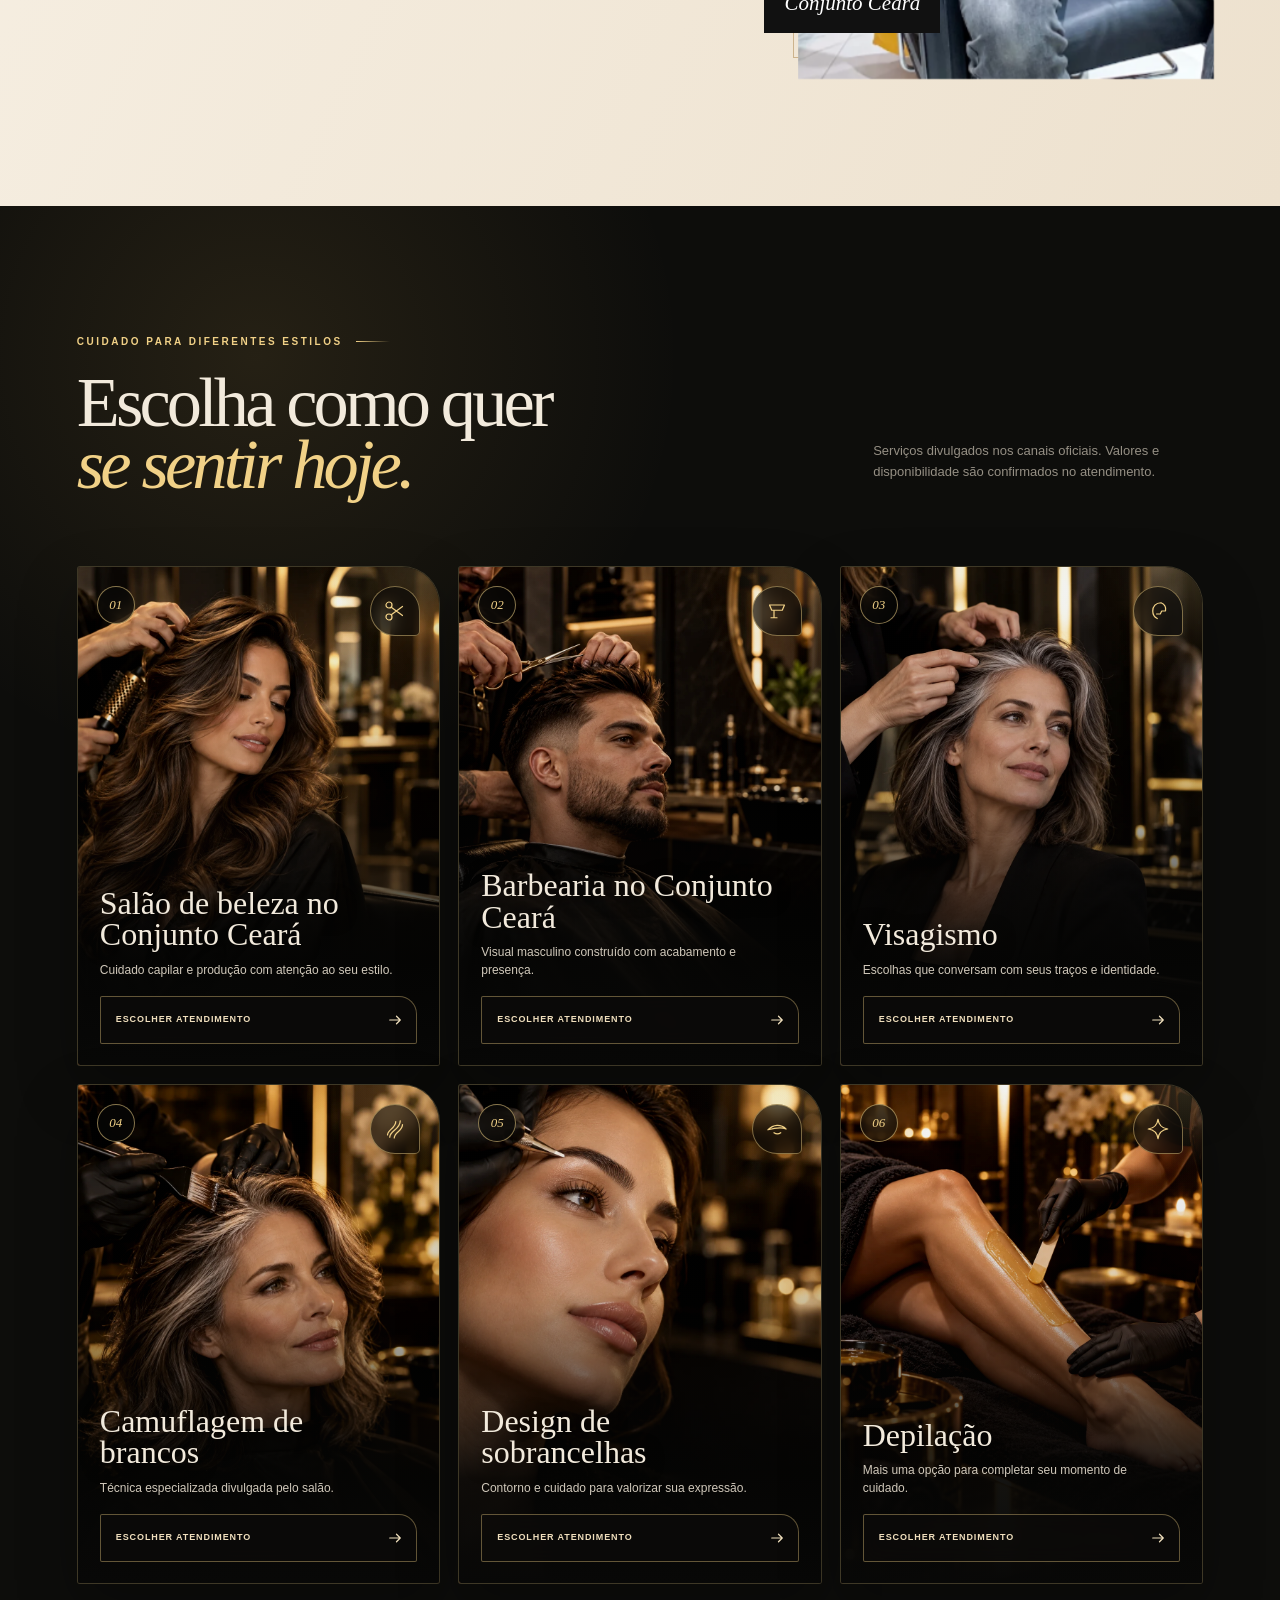
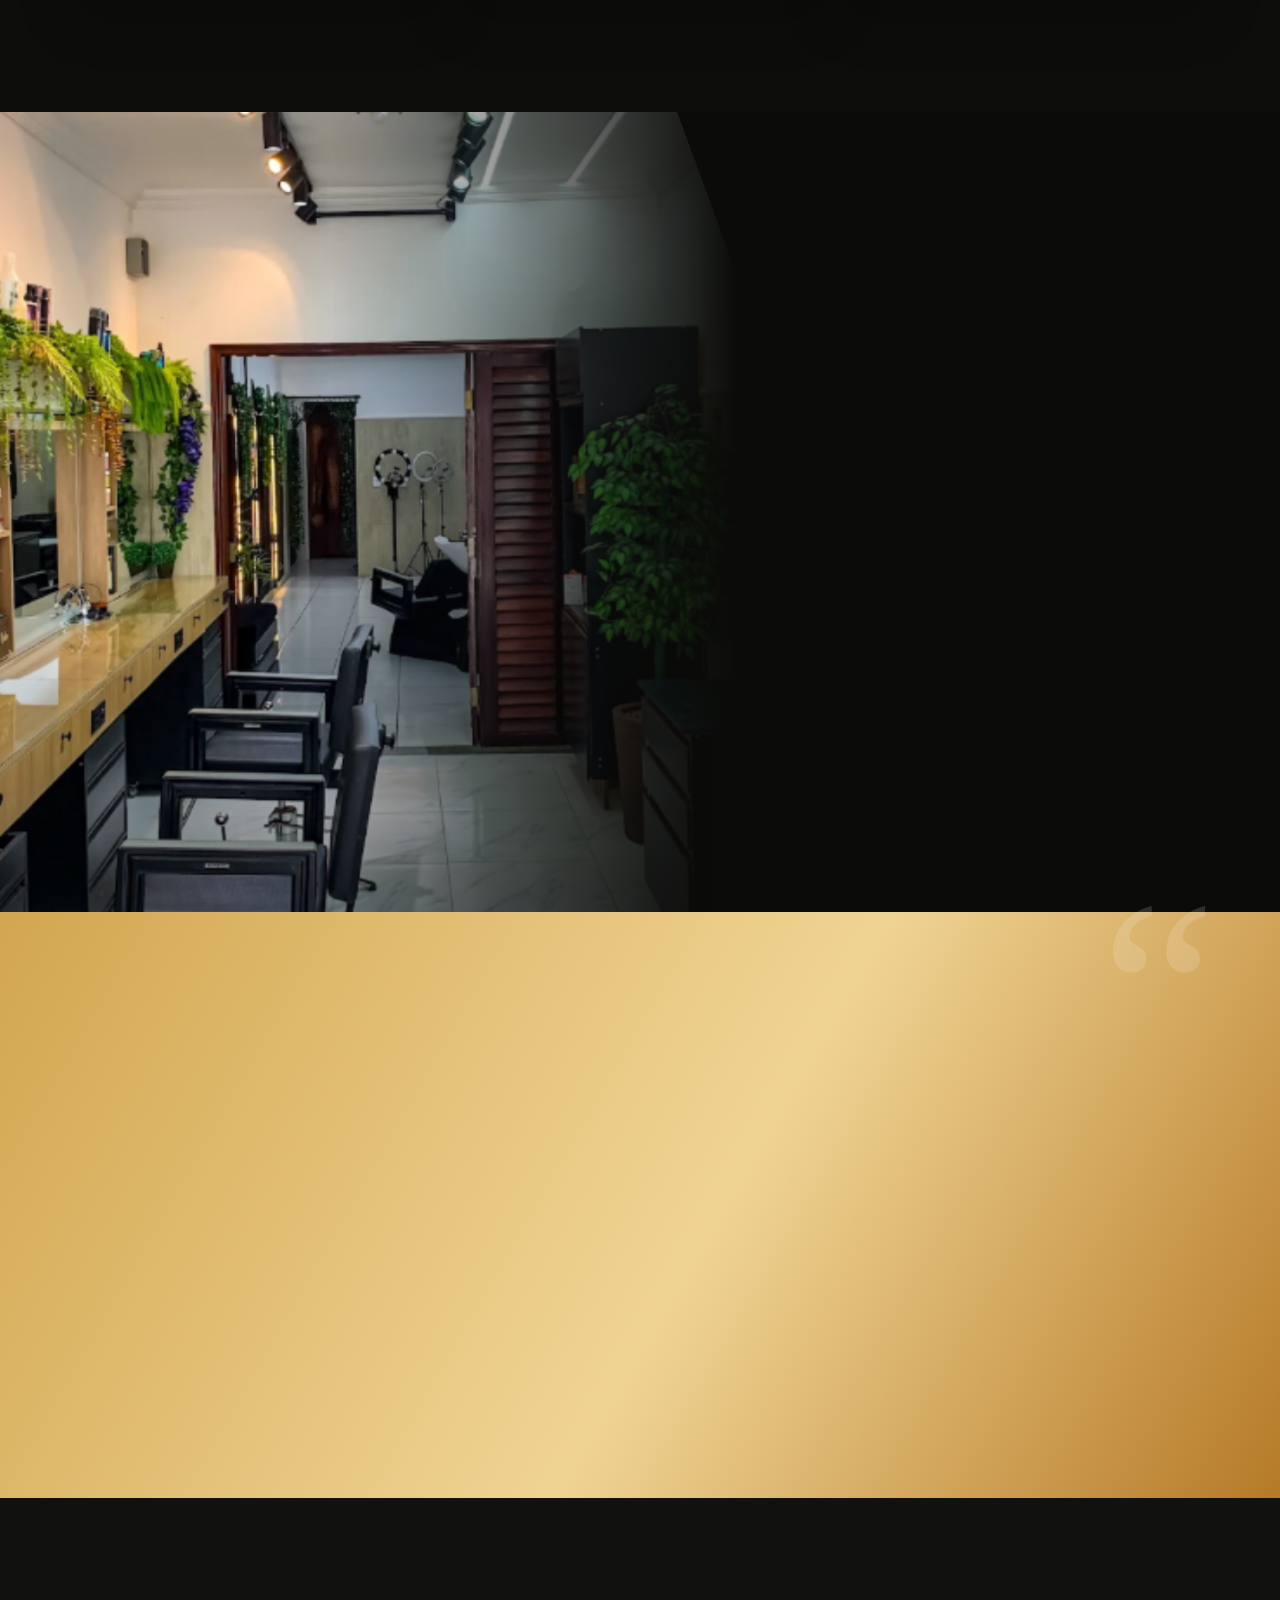
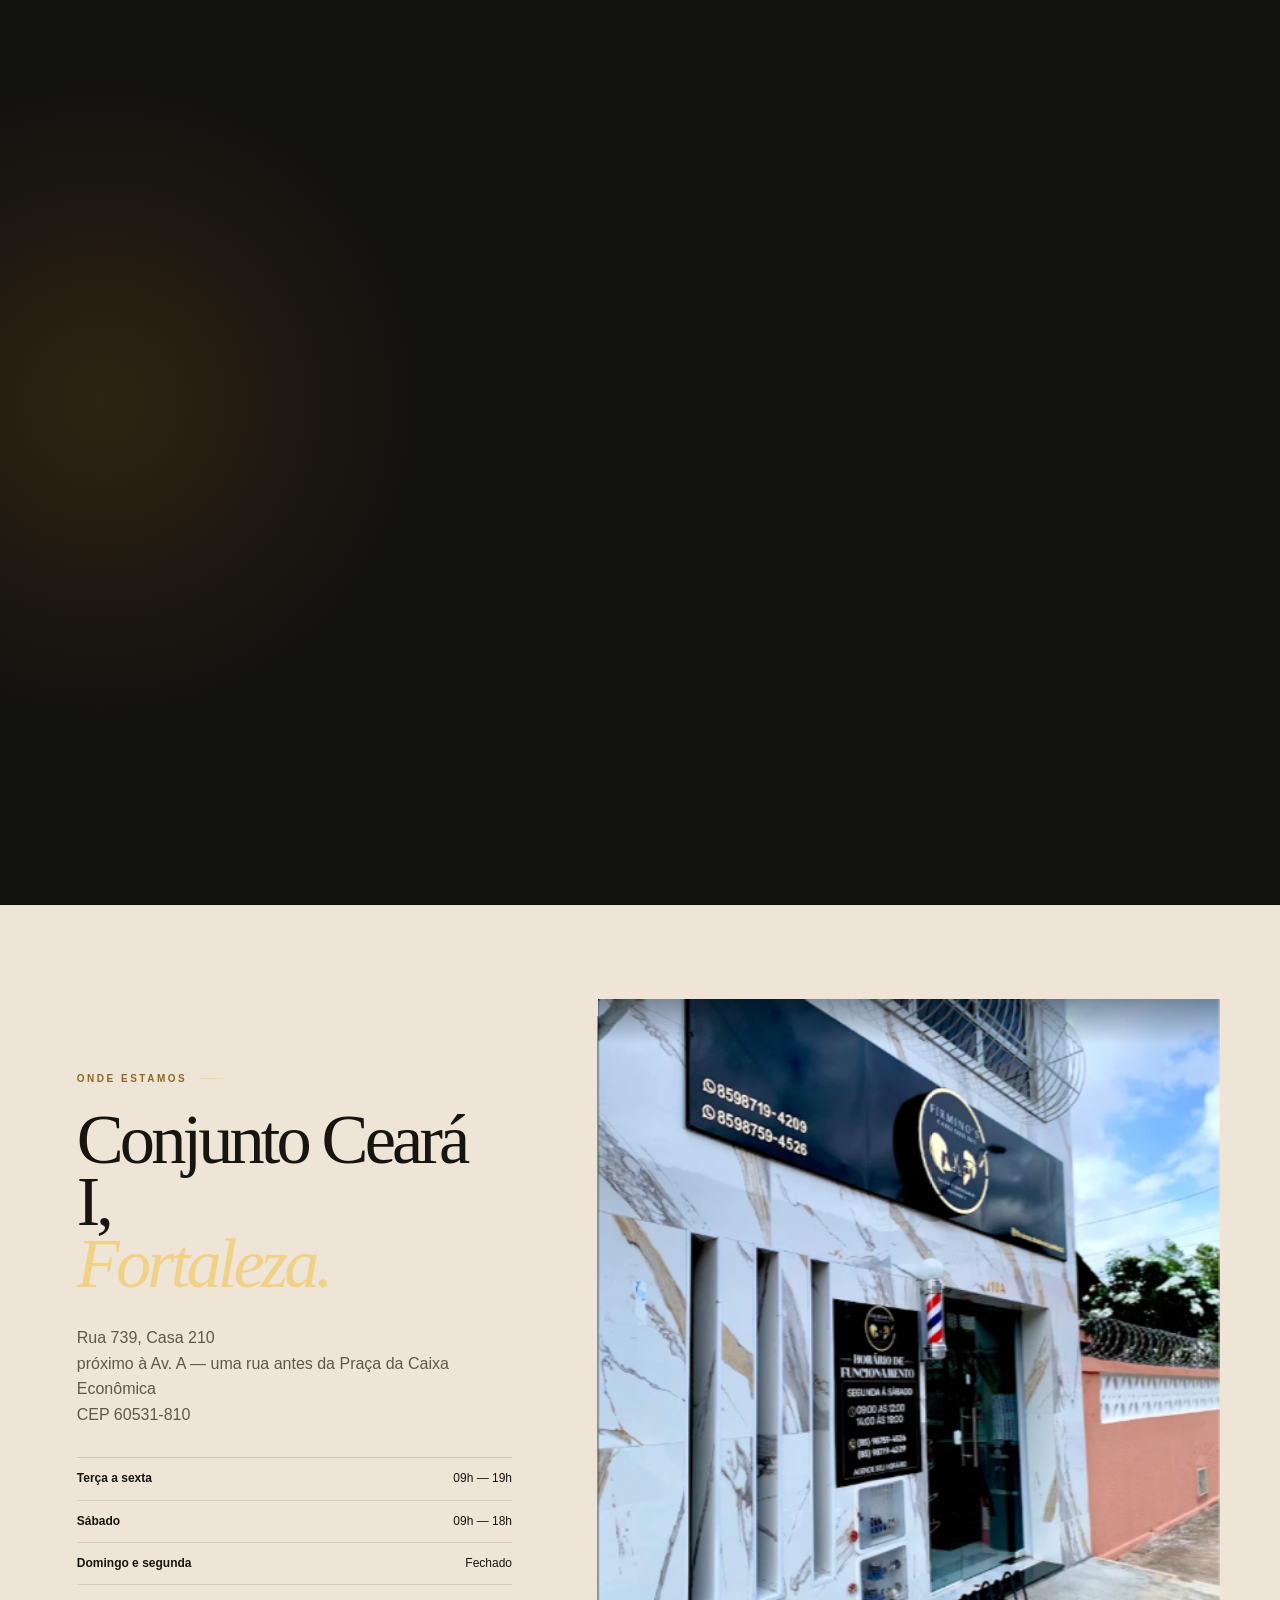
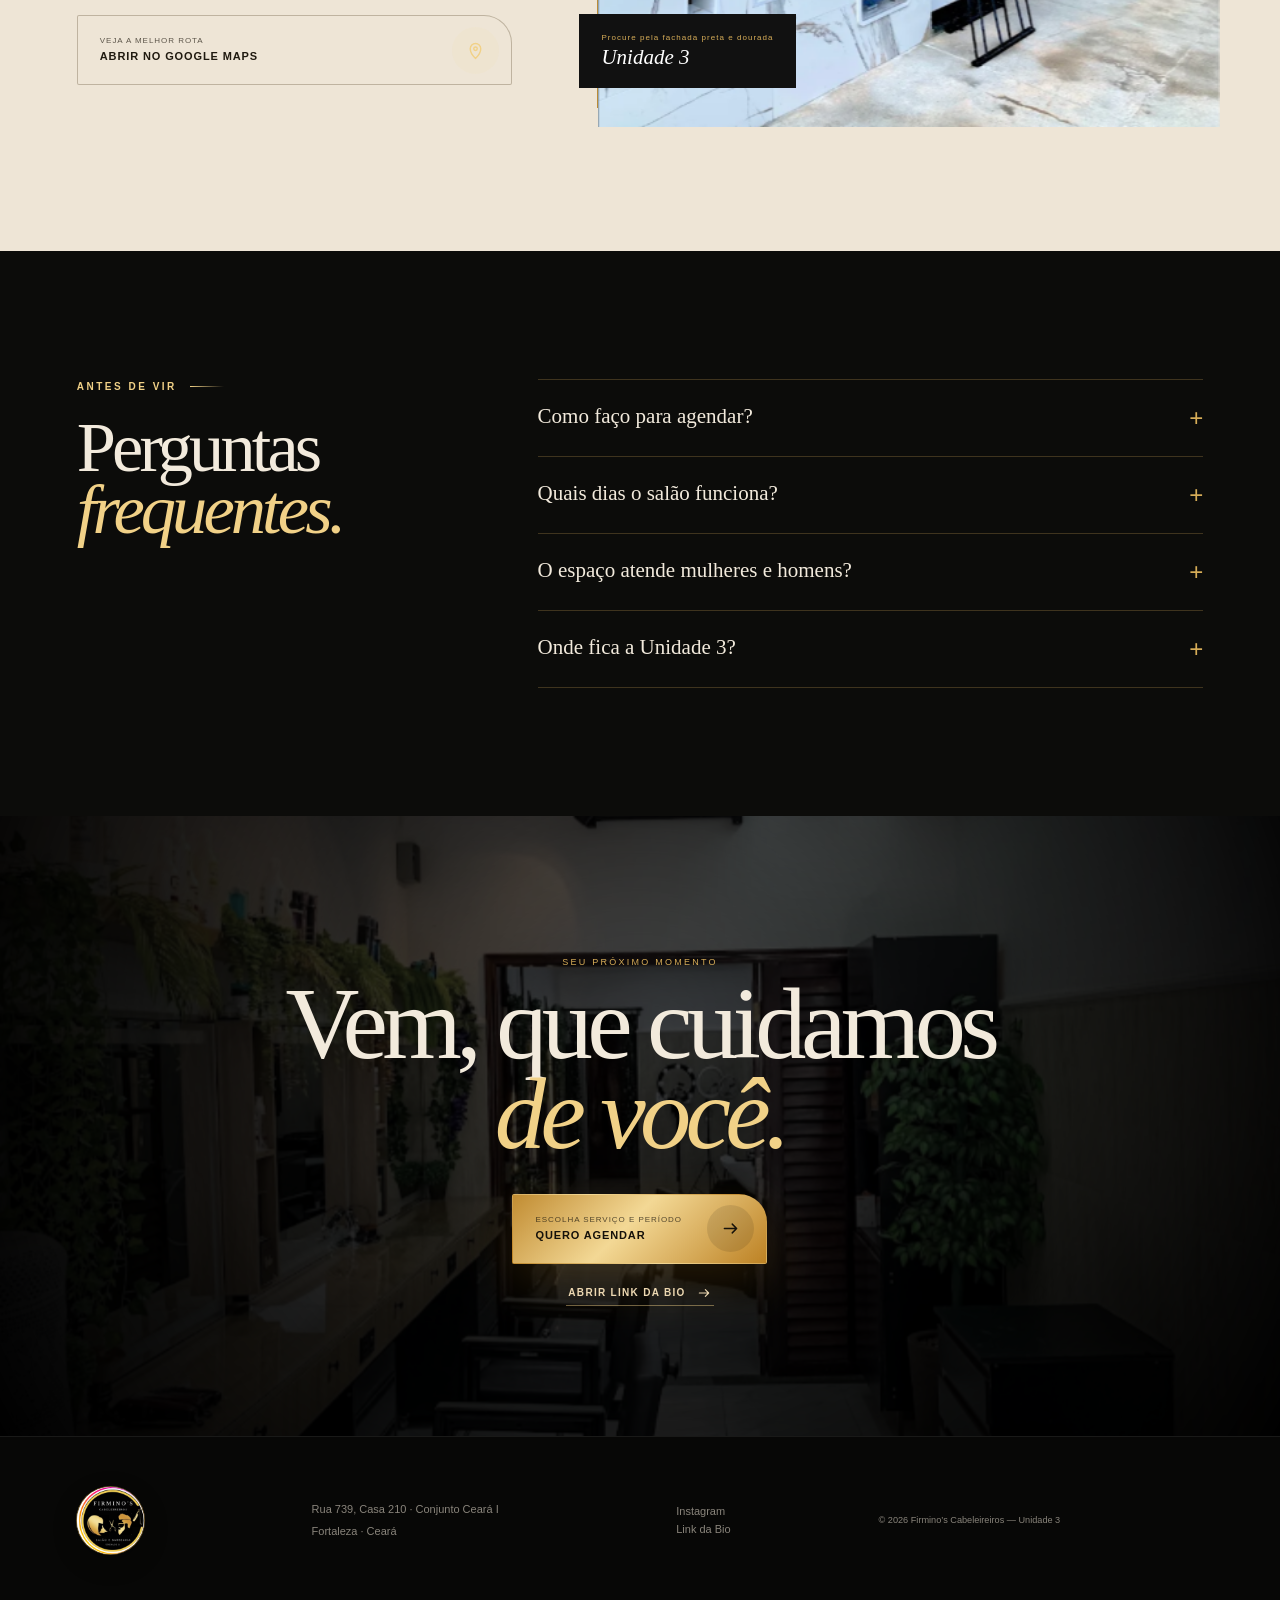
==== commit ba27499c: "Forca atualizacao do layout mobile" ====
--- a/index.html
+++ b/index.html
@@ -7,7 +7,7 @@
   <meta name="robots" content="noindex,nofollow"><meta name="theme-color" content="#080807">
   <meta property="og:title" content="Salão de beleza e barbearia no Conjunto Ceará | Firmino’s"><meta property="og:description" content="Salão e barbearia em Fortaleza, no Conjunto Ceará. Conheça a Unidade 3 e agende seu atendimento."><meta property="og:type" content="website"><meta property="og:locale" content="pt_BR"><meta property="og:image" content="assets/casal.png">
   <meta name="twitter:card" content="summary_large_image"><meta name="twitter:title" content="Salão de beleza e barbearia no Conjunto Ceará"><meta name="twitter:description" content="Firmino’s Unidade 3: salão e barbearia em Fortaleza, com agendamento pelo WhatsApp."><meta name="twitter:image" content="assets/casal.png">
-  <link rel="canonical" href="https://exemplo-invalido.local/"><link rel="icon" href="data:,"> <link rel="stylesheet" href="styles.css">
+  <link rel="canonical" href="https://exemplo-invalido.local/"><link rel="icon" href="data:,"> <link rel="stylesheet" href="styles.css?v=20261027-2">
   <script type="application/ld+json">{"@context":"https://schema.org","@type":"HairSalon","name":"Firminos Cabeleireiros - Unidade 3","description":"Salão de beleza e barbearia no Conjunto Ceará, em Fortaleza.","telephone":"+55 85 98719-4209","address":{"@type":"PostalAddress","streetAddress":"Rua 739, Casa 210","addressLocality":"Fortaleza","addressRegion":"CE","postalCode":"60531-810","addressCountry":"BR"},"openingHoursSpecification":[{"@type":"OpeningHoursSpecification","dayOfWeek":["Tuesday","Wednesday","Thursday","Friday"],"opens":"09:00","closes":"19:00"},{"@type":"OpeningHoursSpecification","dayOfWeek":"Saturday","opens":"09:00","closes":"18:00"}],"aggregateRating":{"@type":"AggregateRating","ratingValue":"5.0","reviewCount":"177","bestRating":"5"},"sameAs":["https://www.instagram.com/firminoscabeleireirosunidade3/"],"hasOfferCatalog":{"@type":"OfferCatalog","name":"Serviços confirmados","itemListElement":[{"@type":"Offer","itemOffered":{"@type":"Service","name":"Salão de beleza"}},{"@type":"Offer","itemOffered":{"@type":"Service","name":"Barbearia"}},{"@type":"Offer","itemOffered":{"@type":"Service","name":"Visagismo"}},{"@type":"Offer","itemOffered":{"@type":"Service","name":"Camuflagem de brancos"}},{"@type":"Offer","itemOffered":{"@type":"Service","name":"Design de sobrancelhas"}},{"@type":"Offer","itemOffered":{"@type":"Service","name":"Depilação"}}]}}</script>
   <script>document.documentElement.classList.replace('no-js','js')</script>
 </head>
@@ -89,6 +89,6 @@
   <footer class="site-footer"><a class="brand" href="#inicio"><img src="assets/logo.png" alt="Firmino’s"></a><div><p>Rua 739, Casa 210 · Conjunto Ceará I</p><p>Fortaleza · Ceará</p></div><div><a href="https://www.instagram.com/firminoscabeleireirosunidade3/" target="_blank" rel="noopener">Instagram</a><a href="bio.html">Link da Bio</a></div><small>© <span id="year"></span> Firmino’s Cabeleireiros — Unidade 3</small></footer>
   <a class="float-whatsapp" href="#atendimento"><svg class="icon"><use href="#i-whatsapp"></use></svg><span><b>Agendar</b><small>pelo WhatsApp</small></span></a>
   <svg class="svg-sprite" aria-hidden="true"><symbol id="i-arrow" viewBox="0 0 24 24"><path d="M5 12h14m-5-5 5 5-5 5"/></symbol><symbol id="i-down" viewBox="0 0 24 24"><path d="M12 4v16m-6-6 6 6 6-6"/></symbol><symbol id="i-external" viewBox="0 0 24 24"><path d="M7 17 17 7M9 7h8v8"/></symbol><symbol id="i-check" viewBox="0 0 24 24"><path d="m5 12 4 4L19 6"/></symbol><symbol id="i-pin" viewBox="0 0 24 24"><path d="M12 21s6-5.4 6-11a6 6 0 1 0-12 0c0 5.6 6 11 6 11Z"/><circle cx="12" cy="10" r="2"/></symbol><symbol id="i-whatsapp" viewBox="0 0 24 24"><path d="M7.6 4.8A8.1 8.1 0 0 1 20 11.7a8 8 0 0 1-11.8 7L4 20l1.4-4.1A8 8 0 0 1 7.6 4.8Z"/><path d="M9 8.2c.3-.2.6-.2.8.2l.8 1.8c.1.3.1.5-.2.8l-.6.6c.8 1.5 1.9 2.6 3.5 3.4l.6-.7c.2-.2.5-.3.8-.1l1.8.8"/></symbol><symbol id="i-scissors" viewBox="0 0 32 32"><circle cx="8" cy="8" r="4"/><circle cx="8" cy="24" r="4"/><path d="m11 11 15 11M11 21 26 10"/></symbol><symbol id="i-razor" viewBox="0 0 32 32"><path d="M6 8h20l-3 7H9L6 8Zm6 7v10m-4 0h8"/></symbol><symbol id="i-profile" viewBox="0 0 32 32"><path d="M20 5c-7 0-11 5-11 11 0 4 2 8 6 10m5-21c5 2 7 6 6 11h-5l-2 4h-5"/></symbol><symbol id="i-strand" viewBox="0 0 32 32"><path d="M9 27c0-9 14-10 14-22M15 28c0-8 11-9 11-18M6 24c0-7 11-9 11-18"/></symbol><symbol id="i-brow" viewBox="0 0 32 32"><path d="M4 17c7-7 17-8 24-1-7-3-16-1-24 1Zm8 4c3 2 6 2 9 0"/></symbol><symbol id="i-spark" viewBox="0 0 32 32"><path d="M16 3c1 8 5 12 13 13-8 1-12 5-13 13-1-8-5-12-13-13 8-1 12-5 13-13Z"/></symbol></svg>
-  <script src="script.js"></script>
+  <script src="script.js?v=20261027-2"></script>
 </body></html>
 
--- a/styles.css
+++ b/styles.css
@@ -39,6 +39,28 @@
 .closing-actions{display:flex;flex-direction:column;align-items:center;gap:17px}.closing-actions .btn{margin:0}.closing-bio-link{display:inline-flex;align-items:center;gap:10px;color:#f1dfbd;font-size:10px;font-weight:700;letter-spacing:.13em;text-transform:uppercase;border-bottom:1px solid rgba(241,209,135,.45);padding:4px 2px}.closing-bio-link .icon{width:16px;height:16px}.closing-bio-link:hover{color:var(--gold2)}
 @media(max-width:1100px){.service-grid{grid-template-columns:repeat(2,minmax(0,1fr))}}
 @media(max-width:760px){.service-grid{grid-template-columns:1fr;gap:14px}.service{display:block;min-height:440px;padding:0}.service:hover{padding:0}.service-copy h3{font-size:31px}.service-copy p{display:block;font-size:11px}.service>.service-copy{left:18px;right:18px;bottom:18px}}
+
+/* Motion system: profundidade suave, leitura preservada e economia no mobile */
+.scroll-progress{position:fixed;z-index:90;inset:0 0 auto;height:3px;transform:scaleX(0);transform-origin:left;background:linear-gradient(90deg,#9e681f,#f4dc9c,#d7ad58);box-shadow:0 0 18px rgba(241,209,135,.42);pointer-events:none}
+.topbar{transition:background .35s ease,box-shadow .35s ease,border-color .35s ease}.topbar.is-scrolled{background:rgba(7,7,6,.91);border-color:rgba(215,173,88,.19);box-shadow:0 12px 38px rgba(0,0,0,.3)}
+html.js .reveal.motion-ready{--motion-x:0px;--motion-y:34px;--motion-scale:1;opacity:0;transform:translate3d(var(--motion-x),var(--motion-y),0) scale(var(--motion-scale));filter:blur(5px);transition:opacity .78s ease var(--motion-delay,0ms),transform .95s cubic-bezier(.16,1,.3,1) var(--motion-delay,0ms),filter .75s ease var(--motion-delay,0ms)}
+html.js .reveal.motion-ready.motion-left{--motion-x:-46px;--motion-y:18px}
+html.js .reveal.motion-ready.motion-right{--motion-x:46px;--motion-y:18px}
+html.js .reveal.motion-ready.motion-scale{--motion-y:18px;--motion-scale:.94}
+html.js .reveal.motion-ready.visible{opacity:1;transform:none;filter:none}
+.section-anchor:target .reveal.motion-ready{opacity:1;transform:none;filter:none}
+.motion-parallax{will-change:transform}.photo-frame img.motion-parallax,.story-photo img.motion-parallax,.experience-image img.motion-parallax,.facade img.motion-parallax,.closing>img.motion-parallax{transform:scale(1.055) translate3d(0,var(--parallax-y,0),0);transition:transform .15s linear}
+.hero-orbit.motion-parallax{transform:translate3d(0,var(--parallax-y,0),0);transition:transform .16s linear}
+.reveal.visible .eyebrow:after{transform:scaleX(1)}.eyebrow:after{content:"";display:inline-block;width:34px;height:1px;margin:0 0 3px 13px;background:linear-gradient(90deg,var(--gold2),transparent);transform:scaleX(0);transform-origin:left;transition:transform .8s .28s cubic-bezier(.16,1,.3,1)}
+.unit{animation:unit-float 4.4s ease-in-out infinite}.float-whatsapp{animation:whatsapp-breathe 3.2s ease-in-out infinite}.service.visible .service-icon{animation:service-icon-in .8s .28s cubic-bezier(.16,1,.3,1) both}.hero-visual.visible .gold-thread{animation:thread-glow 4s ease-in-out infinite}
+.btn:hover i .icon,.btn:hover em .icon,.service:hover .service-cta .icon,.closing-bio-link:hover .icon{animation:arrow-nudge .75s ease both}
+@keyframes unit-float{0%,100%{translate:0 0}50%{translate:0 -11px}}
+@keyframes whatsapp-breathe{0%,100%{box-shadow:0 13px 35px rgba(0,0,0,.35),0 0 0 0 rgba(20,150,84,.16)}50%{box-shadow:0 16px 42px rgba(0,0,0,.42),0 0 0 9px rgba(20,150,84,0)}}
+@keyframes service-icon-in{from{opacity:0;transform:rotate(-20deg) scale(.7)}to{opacity:1;transform:none}}
+@keyframes thread-glow{0%,100%{filter:drop-shadow(0 0 0 rgba(241,209,135,0));opacity:.55}50%{filter:drop-shadow(0 0 10px rgba(241,209,135,.32));opacity:1}}
+@keyframes arrow-nudge{0%,100%{transform:none}45%{transform:translateX(5px)}}
+@media(max-width:760px){html{scroll-behavior:auto}html.js .reveal.motion-ready{--motion-y:18px;filter:none;transition-duration:.52s,.62s,.01s}html.js .reveal.motion-ready.motion-left{--motion-x:-14px;--motion-y:12px}html.js .reveal.motion-ready.motion-right{--motion-x:14px;--motion-y:12px}.motion-parallax{will-change:auto}.unit,.float-whatsapp{animation:none}.topbar,.hero-visual>p,.service>.service-number,.service>.service-icon,.service-cta{backdrop-filter:none}.hero-copy{width:100%;min-width:0}.hero h1{font-size:clamp(48px,13.5vw,56px)}.hero-actions{width:100%;grid-template-columns:1fr;gap:10px}.hero-actions .btn{min-width:0}.hero-actions .btn b{letter-spacing:.045em}.topbar{max-width:100vw}.nav-toggle{flex:0 0 auto}.service.visible .service-icon{animation-duration:.55s}.float-whatsapp{left:auto;right:12px;bottom:12px;width:auto;min-width:156px;max-width:calc(100vw - 24px);grid-template-columns:39px minmax(0,1fr);padding:6px 15px 6px 6px;border-radius:28px 28px 5px 28px}.float-whatsapp>.icon{width:39px;height:39px}.float-whatsapp span{display:flex!important;position:static!important;opacity:1!important;visibility:visible!important;color:#fff!important}.float-whatsapp b{font-size:10px}.float-whatsapp small{font-size:7px}}
+@media(prefers-reduced-motion:reduce){.scroll-progress{display:none}html.js .reveal.motion-ready{opacity:1;transform:none;filter:none}.motion-parallax{transform:none!important}.unit,.float-whatsapp,.service-icon,.gold-thread{animation:none!important}}
 @media(max-width:380px){.service{min-height:405px}.service-copy p{display:block}.service-copy h3{font-size:28px}}
 
 /* Enquadramento fiel da marca circular */
